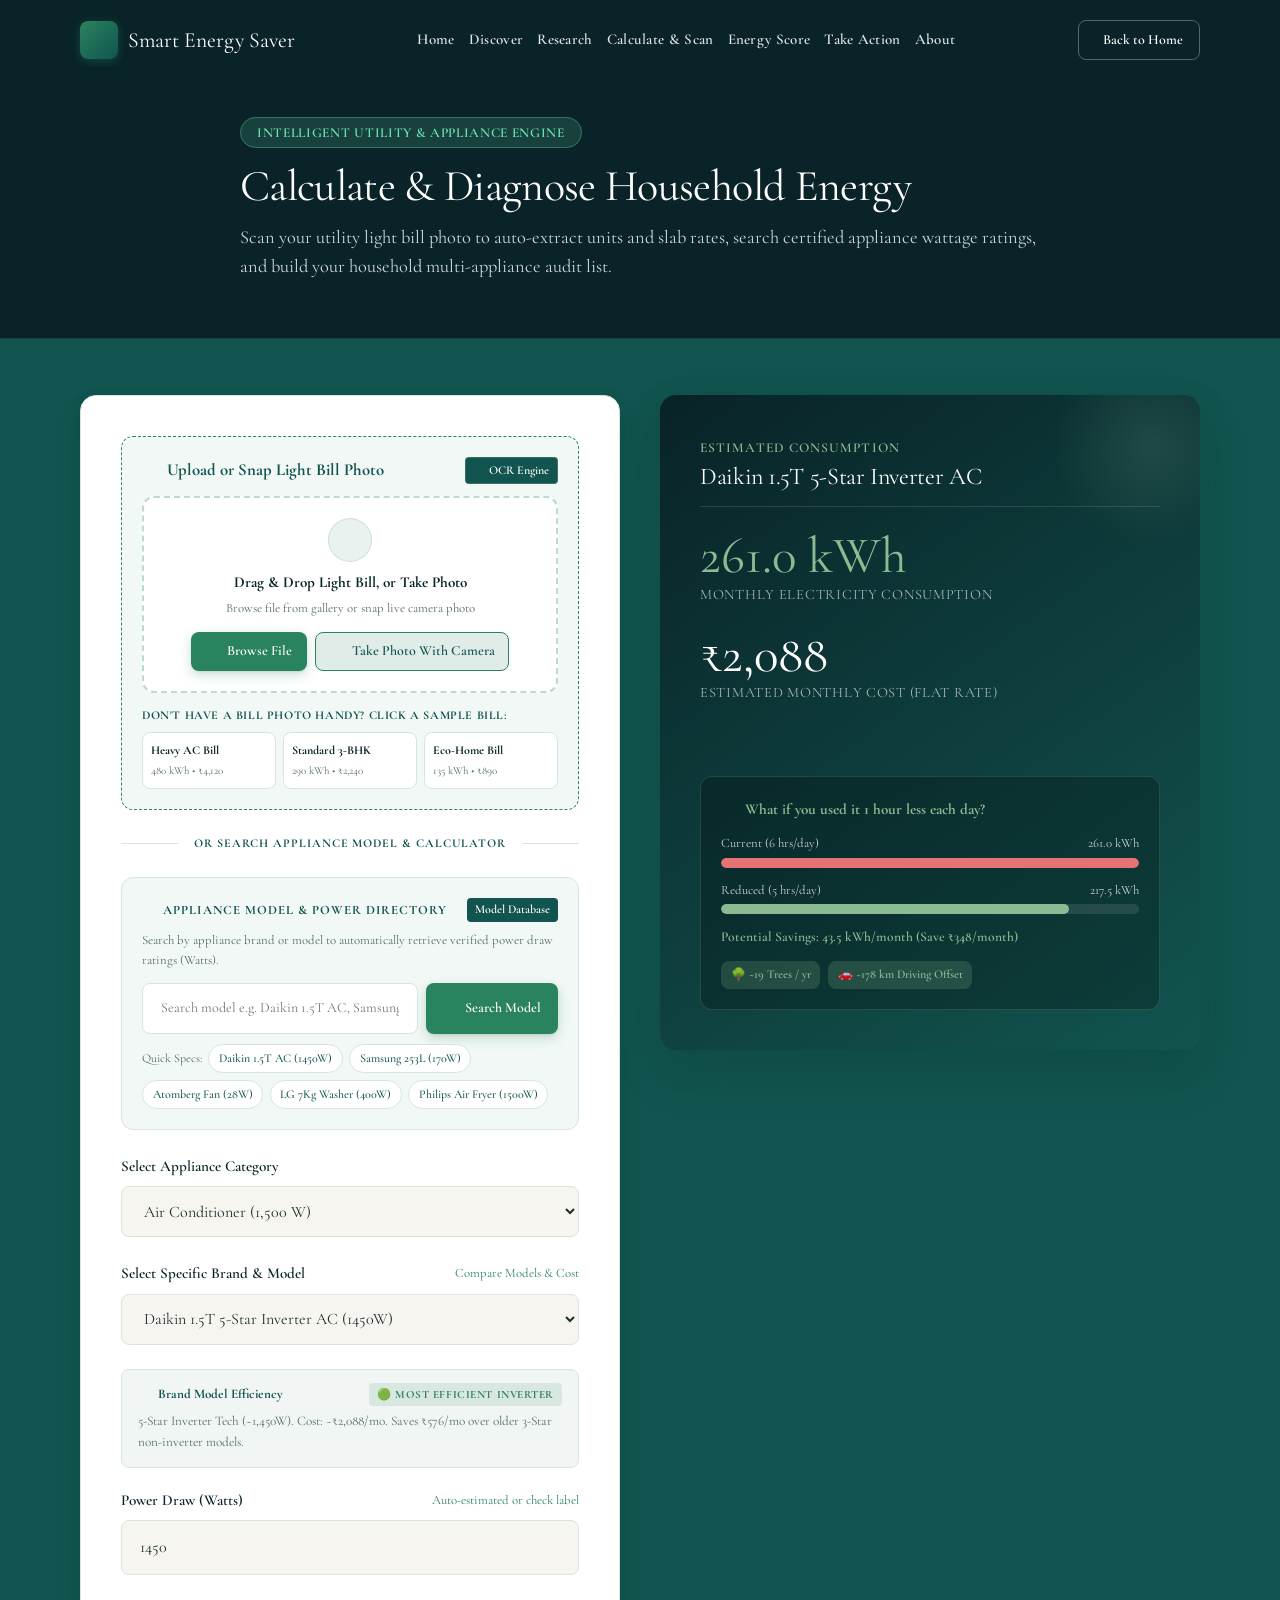
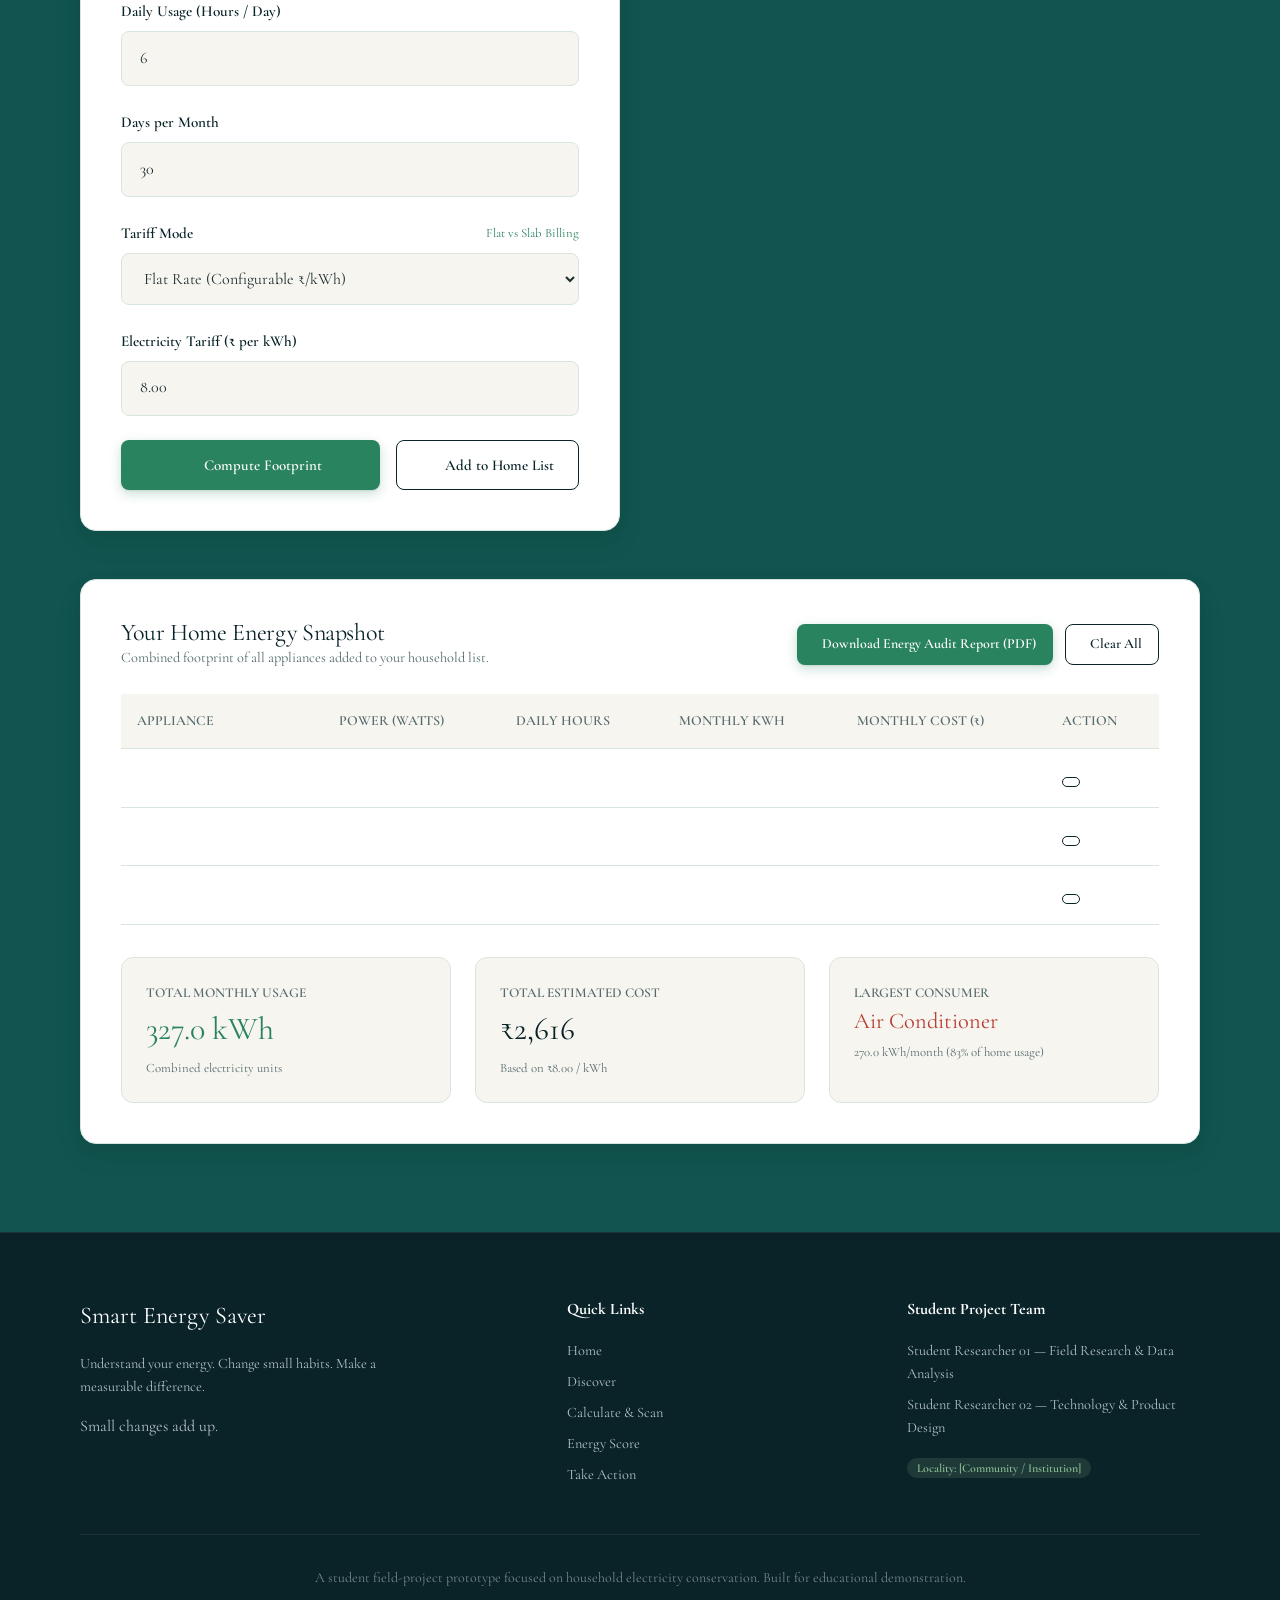
==== calculator.html @ f1cf3dc8 "fix_3" ====
<!DOCTYPE html>
<html lang="en">
<head>
  <meta charset="UTF-8">
  <meta name="viewport" content="width=device-width, initial-scale=1.0">
  <title>Calculate & Scan — Smart Energy Saver</title>
  <meta name="description" content="Interactive household electricity calculator, light bill OCR photo scanner, appliance wattage directory, and PDF energy audit report generator.">
  
  <!-- Google Fonts -->
  <link rel="preconnect" href="https://fonts.googleapis.com">
  <link rel="preconnect" href="https://fonts.gstatic.com" crossorigin>
  <link href="https://fonts.googleapis.com/css2?family=Cormorant+Garamond:ital,wght@0,300..700;1,300..700&family=DM+Sans:ital,opsz,wght@0,9..40,100..1000;1,9..40,100..1000&family=DM+Serif+Display:ital@0;1&display=swap" rel="stylesheet">
  
  <!-- Lucide Icons CDN -->
  <script src="https://unpkg.com/lucide@latest"></script>
  
  <!-- Chart.js CDN -->
  <script src="https://cdn.jsdelivr.net/npm/chart.js"></script>
  
  <!-- Tesseract.js OCR CDN -->
  <script src="https://cdn.jsdelivr.net/npm/tesseract.js@5/dist/tesseract.min.js"></script>
  
  <!-- Favicon -->
  <link rel="icon" href="data:image/svg+xml,<svg xmlns=%22http://www.w3.org/2000/svg%22 viewBox=%220 0 100 100%22><text y=%22.9em%22 font-size=%2290%22>⚡</text></svg>">

  <!-- Custom CSS -->
  <link rel="stylesheet" href="styles.css">
</head>
<body>

  <!-- Sticky Navigation Bar -->
  <nav class="navbar" id="mainNavbar">
    <div class="container nav-container">
      <a href="index.html" class="nav-logo">
        <div class="nav-logo-icon">
          <i data-lucide="zap"></i>
        </div>
        <span>Smart Energy Saver</span>
      </a>
      
      <ul class="nav-links" id="navLinks">
        <li><a href="index.html#hero">Home</a></li>
        <li><a href="index.html#problem">Discover</a></li>
        <li><a href="index.html#research">Research</a></li>
        <li><a href="calculator.html" class="active">Calculate & Scan</a></li>
        <li><a href="index.html#score">Energy Score</a></li>
        <li><a href="index.html#take-action">Take Action</a></li>
        <li><a href="index.html#about">About</a></li>
      </ul>

      <div class="nav-actions">
        <a href="index.html" class="btn btn-outline btn-sm" style="color: #ffffff; border-color: rgba(255,255,255,0.3);">
          <i data-lucide="arrow-left"></i> Back to Home
        </a>
        <button class="mobile-menu-toggle" id="mobileMenuBtn" aria-label="Toggle Navigation">
          <i data-lucide="menu"></i>
        </button>
      </div>
    </div>
  </nav>

  <!-- CALCULATOR PAGE HERO BANNER -->
  <section class="section section-dark" style="padding-top: 7.5rem; padding-bottom: 3.5rem; border-bottom: 1px solid rgba(255,255,255,0.1);">
    <div class="container">
      <div class="section-header" style="text-align: left; max-width: 800px; margin-bottom: 0;">
        <span class="hero-tag" style="background: rgba(110, 231, 183, 0.15); color: #6EE7B7; border: 1px solid rgba(110, 231, 183, 0.3);">
          <i data-lucide="scan-line" style="width: 14px;"></i> Intelligent Utility & Appliance Engine
        </span>
        <h1 style="font-size: 2.75rem; margin: 1rem 0 0.75rem 0; color: #FFFFFF;">Calculate & Diagnose Household Energy</h1>
        <p style="font-size: 1.15rem; color: rgba(224, 235, 240, 0.9); line-height: 1.6;">
          Scan your utility light bill photo to auto-extract units and slab rates, search certified appliance wattage ratings, and build your household multi-appliance audit list.
        </p>
      </div>
    </div>
  </section>

  <!-- UNIFIED INTERACTIVE ENERGY INTELLIGENCE & CALCULATOR SECTION -->
  <section class="section section-teal" id="calculator" style="padding-top: 3.5rem;">
    <div class="container">

      <div class="calculator-container">
        <!-- Input Form Card (Photo OCR Upload + Appliance Model Directory) -->
        <div class="calc-card">

          <!-- OPTION A: UPLOAD OR SNAP LIGHT BILL PHOTO -->
          <div style="background: rgba(42, 131, 95, 0.06); border: 1.5px dashed var(--color-fresh-green); padding: 1.25rem; border-radius: var(--radius-md); margin-bottom: 1.5rem;">
            <div style="display: flex; justify-content: space-between; align-items: center; margin-bottom: 0.75rem;">
              <h4 style="font-size: 1.05rem; font-weight: 700; color: var(--color-deep-teal); margin: 0; display: flex; align-items: center; gap: 0.45rem;">
                <i data-lucide="camera" style="width: 18px; color: var(--color-fresh-green);"></i>
                Upload or Snap Light Bill Photo
              </h4>
              <span class="ocr-badge" style="background: var(--color-deep-teal); color: #fff; padding: 0.2rem 0.5rem; border-radius: 4px; font-size: 0.75rem; font-weight: 600;">
                <i data-lucide="cpu" style="width: 12px; margin-right: 3px;"></i> OCR Engine
              </span>
            </div>

            <!-- Drag and Drop Zone -->
            <div class="ocr-dropzone" id="ocrDropzone" style="background: #ffffff; border-color: rgba(42,131,95,0.3); padding: 1.25rem 1rem;">
              <input type="file" id="billFileInput" accept="image/*,.pdf" style="display: none;">
              <input type="file" id="cameraFileInput" accept="image/*" capture="environment" style="display: none;">
              
              <div class="ocr-dropzone-content" id="ocrDropzoneContent">
                <div class="ocr-icon-circle" style="width: 44px; height: 44px; margin: 0 auto 0.5rem auto; background: rgba(42, 131, 95, 0.1); border-radius: 50%; display: flex; align-items: center; justify-content: center;">
                  <i data-lucide="file-text" style="width: 24px; height: 24px; color: var(--color-fresh-green);"></i>
                </div>
                <h5 style="font-size: 0.95rem; margin-bottom: 0.2rem; color: var(--color-primary-dark);">Drag & Drop Light Bill, or Take Photo</h5>
                <p style="font-size: 0.8rem; color: var(--color-text-muted); margin-bottom: 0.85rem;">Browse file from gallery or snap live camera photo</p>
                
                <div style="display: flex; gap: 0.5rem; justify-content: center; flex-wrap: wrap;">
                  <button type="button" class="btn btn-primary btn-sm" onclick="document.getElementById('billFileInput').click()" style="padding: 0.45rem 0.85rem;">
                    <i data-lucide="folder-open" style="width: 14px;"></i> Browse File
                  </button>
                  <button type="button" class="btn btn-secondary btn-sm" id="openCameraBtn" style="padding: 0.45rem 0.85rem; background: rgba(42, 131, 95, 0.15); color: var(--color-deep-teal); border-color: var(--color-fresh-green);">
                    <i data-lucide="camera" style="width: 14px;"></i> Take Photo With Camera
                  </button>
                </div>
              </div>

              <!-- Scanner Visual Screen (Initially Hidden) -->
              <div class="ocr-scanner-screen" id="ocrScannerScreen" style="display: none;">
                <div class="scanner-preview-box">
                  <img id="ocrPreviewImg" src="data:image/svg+xml,<svg xmlns='http://www.w3.org/2000/svg'/>" alt="Light Bill Preview">
                  <div class="laser-scanner-line" id="laserScannerLine"></div>
                  <div class="ocr-status-overlay" id="ocrStatusOverlay">
                    <div class="spinner-sm"></div>
                    <span id="ocrStatusText">Running Tesseract OCR Engine...</span>
                  </div>
                </div>
              </div>

              <!-- Scan Completed & Verified Screen (Initially Hidden) -->
              <div class="ocr-success-screen" id="ocrSuccessScreen" style="display: none;">
                <div class="ocr-success-badge" style="background: rgba(42, 131, 95, 0.15); color: var(--color-deep-teal); padding: 0.35rem 0.75rem; border-radius: 4px; font-weight: 700; display: inline-flex; align-items: center; gap: 0.4rem; margin-bottom: 0.75rem;">
                  <i data-lucide="check-circle" style="width: 16px; height: 16px; color: var(--color-fresh-green);"></i>
                  <span>OCR Scan Completed & Verified</span>
                </div>

                <div class="scanned-bill-card" style="background: rgba(18, 84, 79, 0.05); border: 1px solid var(--color-border); padding: 0.75rem; border-radius: var(--radius-sm); display: flex; gap: 0.75rem; align-items: center;">
                  <div class="scanned-img-box" style="width: 60px; height: 60px; border-radius: 4px; overflow: hidden; flex-shrink: 0;">
                    <img id="ocrSuccessImg" src="" alt="Scanned Bill Thumbnail" style="width: 100%; height: 100%; object-fit: cover;">
                  </div>
                  <div class="scanned-info-box" style="text-align: left;">
                    <div style="font-size: 0.7rem; color: var(--color-fresh-green); text-transform: uppercase; font-weight: 700;">Scanned Document</div>
                    <h4 style="font-size: 0.95rem; color: var(--color-primary-dark); margin: 0.1rem 0 0.3rem 0;" id="ocrSuccessTitle">Summer Heavy AC Connection</h4>
                    
                    <div class="scanned-pills" style="display: flex; gap: 0.35rem; flex-wrap: wrap;">
                      <span class="scanned-pill" id="ocrSuccessUnits" style="background: #fff; color: var(--color-primary-dark); padding: 0.15rem 0.4rem; border-radius: 4px; font-size: 0.75rem; font-weight: 600; border: 1px solid var(--color-border);">⚡ 480 kWh</span>
                      <span class="scanned-pill" id="ocrSuccessAmount" style="background: #fff; color: var(--color-primary-dark); padding: 0.15rem 0.4rem; border-radius: 4px; font-size: 0.75rem; font-weight: 600; border: 1px solid var(--color-border);">💰 ₹4,120</span>
                      <span class="scanned-pill success-tag" style="background: rgba(42, 131, 95, 0.15); color: var(--color-deep-teal); padding: 0.15rem 0.4rem; border-radius: 4px; font-size: 0.75rem; font-weight: 700;">✓ Verified</span>
                    </div>
                  </div>
                </div>

                <div style="display: flex; gap: 0.5rem; margin-top: 0.75rem;">
                  <button type="button" class="btn btn-outline btn-sm" id="uploadAnotherBillBtn" style="color: var(--color-deep-teal); border-color: var(--color-border); flex: 1; padding: 0.4rem 0.6rem; font-size: 0.75rem;">
                    <i data-lucide="upload" style="width: 13px;"></i> Upload Another Photo
                  </button>
                </div>
              </div>
            </div>

            <!-- Sample Bill Selector -->
            <div style="margin-top: 0.85rem;">
              <div style="font-size: 0.75rem; font-weight: 700; text-transform: uppercase; letter-spacing: 0.05em; color: var(--color-deep-teal); margin-bottom: 0.4rem;">
                Don't have a bill photo handy? Click a Sample Bill:
              </div>
              <div class="sample-bills-grid" style="display: grid; grid-template-columns: repeat(3, 1fr); gap: 0.4rem;">
                <button type="button" class="sample-bill-btn" data-sample="heavy" style="padding: 0.5rem; background: #fff; border: 1px solid var(--color-border); border-radius: var(--radius-sm); text-align: left; cursor: pointer;">
                  <div class="sample-title" style="font-size: 0.75rem; font-weight: 700; color: var(--color-primary-dark);">Heavy AC Bill</div>
                  <div class="sample-sub" style="font-size: 0.68rem; color: var(--color-text-muted);">480 kWh • ₹4,120</div>
                </button>
                <button type="button" class="sample-bill-btn" data-sample="standard" style="padding: 0.5rem; background: #fff; border: 1px solid var(--color-border); border-radius: var(--radius-sm); text-align: left; cursor: pointer;">
                  <div class="sample-title" style="font-size: 0.75rem; font-weight: 700; color: var(--color-primary-dark);">Standard 3-BHK</div>
                  <div class="sample-sub" style="font-size: 0.68rem; color: var(--color-text-muted);">290 kWh • ₹2,240</div>
                </button>
                <button type="button" class="sample-bill-btn" data-sample="efficient" style="padding: 0.5rem; background: #fff; border: 1px solid var(--color-border); border-radius: var(--radius-sm); text-align: left; cursor: pointer;">
                  <div class="sample-title" style="font-size: 0.75rem; font-weight: 700; color: var(--color-primary-dark);">Eco-Home Bill</div>
                  <div class="sample-sub" style="font-size: 0.68rem; color: var(--color-text-muted);">135 kWh • ₹890</div>
                </button>
              </div>
            </div>
          </div>

          <!-- SECTION DIVIDER -->
          <div style="display: flex; align-items: center; margin: 1.5rem 0; gap: 1rem;">
            <hr style="flex: 1; border: 0; border-top: 1px solid var(--color-border);">
            <span style="font-size: 0.75rem; font-weight: 700; color: var(--color-deep-teal); text-transform: uppercase; letter-spacing: 0.08em; white-space: nowrap;">
              OR Search Appliance Model & Calculator
            </span>
            <hr style="flex: 1; border: 0; border-top: 1px solid var(--color-border);">
          </div>

          <!-- Appliance Model & Power Directory Box -->
          <div style="background: rgba(42, 131, 95, 0.06); border: 1px solid var(--color-border); padding: 1.25rem; border-radius: var(--radius-md); margin-bottom: 1.5rem;">
            <div style="display: flex; justify-content: space-between; align-items: center; margin-bottom: 0.5rem;">
              <span style="font-size: 0.8rem; font-weight: 700; color: var(--color-deep-teal); text-transform: uppercase; letter-spacing: 0.08em; display: flex; align-items: center; gap: 0.4rem;">
                <i data-lucide="database" style="width: 15px; color: var(--color-fresh-green);"></i>
                Appliance Model & Power Directory
              </span>
              <span style="font-size: 0.75rem; background: var(--color-deep-teal); color: #fff; padding: 0.15rem 0.5rem; border-radius: 4px; font-weight: 600;">Model Database</span>
            </div>
            <p style="font-size: 0.8rem; color: var(--color-text-muted); margin-bottom: 0.75rem;">
              Search by appliance brand or model to automatically retrieve verified power draw ratings (Watts).
            </p>
            
            <div style="display: flex; gap: 0.5rem; margin-bottom: 0.5rem;">
              <input type="text" class="form-control" id="aiBrandQuery" placeholder="Search model e.g. Daikin 1.5T AC, Samsung 253L Fridge, Havells BLDC Fan" style="font-size: 0.875rem; background: #fff;">
              <button type="button" class="btn btn-primary btn-sm" id="aiSearchBtn" style="white-space: nowrap; padding: 0.6rem 1rem;">
                <i data-lucide="search" style="width: 14px;"></i>
                Search Model
              </button>
            </div>

            <!-- Quick Suggestion Pills -->
            <div style="display: flex; gap: 0.4rem; flex-wrap: wrap; margin-top: 0.6rem;">
              <span style="font-size: 0.75rem; color: var(--color-text-muted); align-self: center;">Quick Specs:</span>
              <button type="button" class="ai-quick-pill" data-query="Daikin 1.5 Ton 5-Star AC">Daikin 1.5T AC (1450W)</button>
              <button type="button" class="ai-quick-pill" data-query="Samsung 253L Fridge">Samsung 253L (170W)</button>
              <button type="button" class="ai-quick-pill" data-query="Atomberg BLDC Fan">Atomberg Fan (28W)</button>
              <button type="button" class="ai-quick-pill" data-query="LG 7Kg Washer">LG 7Kg Washer (400W)</button>
              <button type="button" class="ai-quick-pill" data-query="Philips Air Fryer">Philips Air Fryer (1500W)</button>
            </div>

            <!-- AI Estimation Result Alert Banner -->
            <div id="aiResultBox" style="display: none; margin-top: 0.8rem; padding: 0.85rem; border-radius: var(--radius-sm); background: #fff; border: 1px solid var(--color-fresh-green); box-shadow: var(--shadow-sm);">
              <div style="display: flex; justify-content: space-between; align-items: center; flex-wrap: wrap; gap: 0.5rem;">
                <div>
                  <div style="font-weight: 700; font-size: 0.95rem; color: var(--color-primary-dark);" id="aiResultTitle">Daikin 1.5 Ton 5-Star Inverter AC</div>
                  <div style="font-size: 0.8rem; color: var(--color-text-muted);" id="aiResultDetail">Power Spec: <strong style="color: var(--color-fresh-green); font-size: 0.95rem;" id="aiResultWattVal">1,450 Watts</strong> <span style="color: var(--color-deep-teal); font-weight: 600;" id="aiConfidenceBadge">(High Confidence)</span></div>
                </div>
                <button type="button" class="btn btn-primary btn-sm" id="aiApplyWattBtn" style="padding: 0.35rem 0.8rem; font-size: 0.8rem;">
                  <i data-lucide="check" style="width: 14px;"></i> Apply Wattage Spec
                </button>
              </div>
            </div>
          </div>

          <form id="calcForm">
            <div class="form-group">
              <label class="form-label" for="calcAppliance">
                Select Appliance Category
                <i data-lucide="cpu" style="width: 16px; color: var(--color-fresh-green);"></i>
              </label>
              <select class="form-select" id="calcAppliance">
                <option value="1500|Air Conditioner">Air Conditioner (1,500 W)</option>
                <option value="75|Ceiling Fan">Ceiling Fan (75 W)</option>
                <option value="200|Refrigerator">Refrigerator (200 W continuous)</option>
                <option value="2000|Water Heater">Water Heater / Geyser (2,000 W)</option>
                <option value="100|Smart TV">Smart Television (100 W)</option>
                <option value="600|Washing Machine">Washing Machine (600 W)</option>
                <option value="12|LED Lighting (5 Bulbs)">LED Lighting — 5 Bulbs (60 W total)</option>
                <option value="65|Laptop Computer">Laptop Computer (65 W)</option>
                <option value="custom">Custom Appliance...</option>
              </select>
            </div>

            <!-- Brand & Machine Model Selector -->
            <div class="form-group" id="brandModelGroup">
              <label class="form-label" for="calcBrandModel">
                Select Specific Brand & Model
                <span style="font-size: 0.8rem; font-weight: 400; color: var(--color-fresh-green);">Compare Models & Cost</span>
              </label>
              <select class="form-select" id="calcBrandModel">
                <!-- Dynamically populated based on category -->
              </select>
            </div>

            <!-- Brand Efficiency Comparison Banner -->
            <div id="brandCompBanner" style="display: none; background: rgba(18, 84, 79, 0.06); border: 1px solid var(--color-border); padding: 0.85rem 1rem; border-radius: var(--radius-sm); margin-bottom: 1.25rem; font-size: 0.825rem;">
              <div style="display: flex; justify-content: space-between; align-items: center; margin-bottom: 0.3rem;">
                <span style="font-weight: 700; color: var(--color-deep-teal); display: flex; align-items: center; gap: 0.35rem;" id="brandCompTitle">
                  <i data-lucide="layers" style="width: 14px;"></i> Brand Model Efficiency
                </span>
                <span style="font-size: 0.7rem; padding: 0.15rem 0.5rem; border-radius: 4px; font-weight: 700;" id="brandEfficiencyBadge">Most Efficient</span>
              </div>
              <div style="color: var(--color-text-muted);" id="brandCompDesc">
                This model consumes 1,450W (~₹2,088/mo). Choosing a 5-Star Inverter model saves up to ₹576/month over older 3-Star non-inverter units.
              </div>
            </div>

            <!-- Custom Name Input (Hidden by default) -->
            <div class="form-group" id="customNameGroup" style="display: none;">
              <label class="form-label" for="customApplianceName">Appliance Name / Model</label>
              <input type="text" class="form-control" id="customApplianceName" placeholder="e.g. Microwave Oven">
            </div>

            <div class="form-group">
              <label class="form-label" for="calcWatts">
                Power Draw (Watts)
                <span style="font-size: 0.8rem; font-weight: 400; color: var(--color-fresh-green);" id="wattsSourceTag">Auto-estimated or check label</span>
              </label>
              <input type="number" class="form-control" id="calcWatts" value="1500" min="1" max="10000">
            </div>

            <div class="form-group">
              <label class="form-label" for="calcHours">
                Daily Usage (Hours / Day)
              </label>
              <input type="number" class="form-control" id="calcHours" value="6" min="0.5" max="24" step="0.5">
            </div>

            <div class="form-group">
              <label class="form-label" for="calcDays">
                Days per Month
              </label>
              <input type="number" class="form-control" id="calcDays" value="30" min="1" max="31">
            </div>

            <div class="form-group">
              <label class="form-label" for="tariffMode">
                Tariff Mode
                <span style="font-size: 0.8rem; font-weight: 400; color: var(--color-fresh-green);">Flat vs Slab Billing</span>
              </label>
              <select class="form-select" id="tariffMode">
                <option value="flat">Flat Rate (Configurable ₹/kWh)</option>
                <option value="tiered">Tiered Utility Slabs (Slab-based billing)</option>
              </select>
            </div>

            <div class="form-group" id="flatTariffGroup">
              <label class="form-label" for="calcTariff">
                Electricity Tariff (₹ per kWh)
              </label>
              <input type="number" class="form-control" id="calcTariff" value="8.00" min="1" max="50" step="0.5">
            </div>

            <!-- Tiered Slab Info Box (Hidden by default) -->
            <div id="tieredSlabBox" style="display: none; background: rgba(42,131,95,0.06); padding: 0.8rem; border-radius: var(--radius-sm); border: 1px solid var(--color-border); margin-bottom: 1.25rem; font-size: 0.8rem; color: var(--color-text-muted);">
              <div style="font-weight: 700; color: var(--color-deep-teal); margin-bottom: 0.25rem;">Standard Utility Slabs Applied:</div>
              <div>• 0 – 100 kWh: ₹4.50 / unit</div>
              <div>• 101 – 300 kWh: ₹7.50 / unit</div>
              <div>• 301+ kWh: ₹10.50 / unit</div>
            </div>

            <div style="display: flex; gap: 1rem;">
              <button type="submit" class="btn btn-primary" style="flex: 1;">
                <i data-lucide="calculator" style="width: 16px;"></i>
                Compute Footprint
              </button>
              <button type="button" class="btn btn-outline" id="addToSnapshotBtn">
                <i data-lucide="plus" style="width: 16px;"></i>
                Add to Home List
              </button>
            </div>
          </form>
        </div>

        <!-- Result Display -->
        <div class="calc-results-card">
          <div>
            <div class="calc-header">
              <span style="font-size: 0.85rem; font-weight: 600; color: var(--color-soft-sage); text-transform: uppercase; letter-spacing: 0.08em;">Estimated Consumption</span>
              <h3 style="font-size: 1.5rem; margin-top: 0.2rem;" id="resApplianceTitle">Air Conditioner</h3>
            </div>

            <div class="result-metric">
              <div class="metric-val" id="resMonthlyKwh">270 kWh</div>
              <div class="metric-sub">Monthly Electricity Consumption</div>
            </div>

            <div class="result-metric">
              <div class="metric-val" style="color: #FFFFFF;" id="resMonthlyCost">₹2,160</div>
              <div class="metric-sub" id="resTariffLabel">Estimated Monthly Energy Cost (Flat Rate)</div>
            </div>
          </div>

          <!-- Savings Comparison Visual -->
          <div class="comparison-box">
            <h5>
              <i data-lucide="zap-off" style="width: 16px; color: var(--color-soft-sage);"></i>
              What if you used it 1 hour less each day?
            </h5>

            <div class="bar-comp">
              <div class="bar-comp-label">
                <span>Current (6 hrs/day)</span>
                <span id="compCurrentVal">270 kWh</span>
              </div>
              <div class="bar-track">
                <div class="bar-fill current" id="barFillCurrent" style="width: 100%;"></div>
              </div>
            </div>

            <div class="bar-comp">
              <div class="bar-comp-label">
                <span>Reduced (5 hrs/day)</span>
                <span id="compReducedVal">225 kWh</span>
              </div>
              <div class="bar-track">
                <div class="bar-fill reduced" id="barFillReduced" style="width: 83%;"></div>
              </div>
            </div>

            <div style="font-size: 0.85rem; color: var(--color-soft-sage); margin-top: 0.5rem; font-weight: 600;" id="savingsText">
              Potential Savings: 45 kWh/month (Save ₹360/month)
            </div>

            <!-- Carbon & Environmental Badges -->
            <div style="display: flex; gap: 0.5rem; flex-wrap: wrap; margin-top: 0.8rem;" id="envBadgesBox">
              <span style="font-size: 0.75rem; background: rgba(139,187,146,0.2); color: var(--color-soft-sage); padding: 0.3rem 0.6rem; border-radius: var(--radius-sm); font-weight: 600;" id="treeBadge">🌳 ~2 Trees Planted / yr</span>
              <span style="font-size: 0.75rem; background: rgba(139,187,146,0.2); color: var(--color-soft-sage); padding: 0.3rem 0.6rem; border-radius: var(--radius-sm); font-weight: 600;" id="carBadge">🚗 ~185 km Driving Offset</span>
            </div>
          </div>
        </div>
      </div>

      <!-- MULTI-APPLIANCE SNAPSHOT -->
      <div class="snapshot-container" id="snapshotSection">
        <div style="display: flex; justify-content: space-between; align-items: center; margin-bottom: 1.5rem; flex-wrap: wrap; gap: 1rem;">
          <div>
            <h3 style="font-size: 1.5rem; color: var(--color-primary-dark);">Your Home Energy Snapshot</h3>
            <p style="font-size: 0.9rem; color: var(--color-text-muted);">Combined footprint of all appliances added to your household list.</p>
          </div>
          <div style="display: flex; gap: 0.75rem;">
            <button class="btn btn-primary btn-sm" id="downloadAuditReportBtn">
              <i data-lucide="file-text"></i> Download Energy Audit Report (PDF)
            </button>
            <button class="btn btn-outline btn-sm" id="clearSnapshotBtn">
              <i data-lucide="trash-2"></i> Clear All
            </button>
          </div>
        </div>

        <div class="snapshot-table-wrapper">
          <table class="snapshot-table">
            <thead>
              <tr>
                <th>Appliance</th>
                <th>Power (Watts)</th>
                <th>Daily Hours</th>
                <th>Monthly kWh</th>
                <th>Monthly Cost (₹)</th>
                <th>Action</th>
              </tr>
            </thead>
            <tbody id="snapshotTableBody">
              <!-- Dynamically populated -->
            </tbody>
          </table>
        </div>

        <div class="snapshot-summary-cards">
          <div class="summary-card">
            <div style="font-size: 0.85rem; color: var(--color-text-muted); font-weight: 600;">TOTAL MONTHLY USAGE</div>
            <div class="summary-card-val" id="snapTotalKwh">0.0 kWh</div>
            <div style="font-size: 0.8rem; color: var(--color-text-muted);">Combined electricity units</div>
          </div>

          <div class="summary-card">
            <div style="font-size: 0.85rem; color: var(--color-text-muted); font-weight: 600;">TOTAL ESTIMATED COST</div>
            <div class="summary-card-val" style="color: var(--color-primary-dark);" id="snapTotalCost">₹0.00</div>
            <div style="font-size: 0.8rem; color: var(--color-text-muted);">Based on ₹8.00 / kWh</div>
          </div>

          <div class="summary-card">
            <div style="font-size: 0.85rem; color: var(--color-text-muted); font-weight: 600;">LARGEST CONSUMER</div>
            <div class="summary-card-val" style="font-size: 1.4rem; color: #B83A2E;" id="snapLargestAppliance">None Added</div>
            <div style="font-size: 0.8rem; color: var(--color-text-muted);" id="snapLargestDetail">Add items to identify hog</div>
          </div>
        </div>
      </div>
    </div>
  </section>

  <!-- FOOTER -->
  <footer class="footer">
    <div class="container">
      <div class="footer-grid">
        <div>
          <div class="footer-logo">Smart Energy Saver</div>
          <p style="max-width: 320px; font-size: 0.9rem; margin-bottom: 1rem;">Understand your energy. Change small habits. Make a measurable difference.</p>
          <span class="handwritten-accent">Small changes add up.</span>
        </div>

        <div>
          <h4 style="color: #FFFFFF; font-size: 1rem; margin-bottom: 1rem;">Quick Links</h4>
          <ul style="list-style: none; display: flex; flex-direction: column; gap: 0.5rem; font-size: 0.9rem;">
            <li><a href="index.html#hero">Home</a></li>
            <li><a href="index.html#problem">Discover</a></li>
            <li><a href="calculator.html">Calculate & Scan</a></li>
            <li><a href="index.html#score">Energy Score</a></li>
            <li><a href="index.html#take-action">Take Action</a></li>
          </ul>
        </div>

        <div>
          <h4 style="color: #FFFFFF; font-size: 1rem; margin-bottom: 1rem;">Student Project Team</h4>
          <p style="font-size: 0.9rem; margin-bottom: 0.5rem;" id="footerMember1">Student Researcher 01 — Field Research & Data Analysis</p>
          <p style="font-size: 0.9rem; margin-bottom: 1rem;" id="footerMember2">Student Researcher 02 — Technology & Product Design</p>
          <span class="source-tag" style="background: rgba(139,187,146,0.15); color: var(--color-soft-sage);" id="footerLocalityTag">Locality: [Community / Institution]</span>
        </div>
      </div>

      <div class="footer-bottom">
        A student field-project prototype focused on household electricity conservation. Built for educational demonstration.
      </div>
    </div>
  </footer>

  <!-- LIVE CAMERA SNAPSHOT MODAL -->
  <div class="modal-backdrop" id="cameraModalBackdrop">
    <div class="modal-content" style="max-width: 540px; background: #092328; border: 1px solid var(--color-soft-sage);">
      <div class="modal-header" style="border-bottom-color: rgba(255,255,255,0.15);">
        <h3 style="font-size: 1.25rem; color: #FFFFFF; display: flex; align-items: center; gap: 0.5rem;">
          <i data-lucide="camera" style="color: var(--color-soft-sage);"></i> Align & Snap Light Bill Photo
        </h3>
        <button class="modal-close" id="closeCameraModalBtn" style="color: #FFFFFF;">&times;</button>
      </div>

      <div style="padding: 1rem 0; text-align: center;">
        <div class="camera-viewfinder-box">
          <video id="cameraVideo" autoplay playsinline style="width: 100%; height: 320px; object-fit: cover; border-radius: var(--radius-sm); background: #000;"></video>
          <div class="camera-frame-overlay">
            <div class="camera-corner top-left"></div>
            <div class="camera-corner top-right"></div>
            <div class="camera-corner bottom-left"></div>
            <div class="camera-corner bottom-right"></div>
            <div class="camera-guideline">Center Light Bill inside frame</div>
          </div>
        </div>

        <canvas id="cameraCanvas" style="display: none;"></canvas>

        <div style="display: flex; gap: 1rem; margin-top: 1.25rem; justify-content: center;">
          <button type="button" class="btn btn-primary" id="snapPhotoBtn" style="padding: 0.75rem 1.75rem;">
            <i data-lucide="aperture" style="width: 18px;"></i> Snap Photo
          </button>
          <button type="button" class="btn btn-outline" id="cancelCameraBtn" style="color: #FFFFFF; border-color: rgba(255,255,255,0.3);">
            Cancel
          </button>
        </div>
      </div>
    </div>
  </div>

  <!-- Custom JavaScript -->
  <script src="app.js"></script>
</body>
</html>
---- styles.css ----
/* ==========================================================================
   SMART ENERGY SAVER — DESIGN SYSTEM & STYLESHEET
   Primary Palette:
   - Deep Forest / Midnight Teal: #092328
   - Deep Teal: #12544F
   - Fresh Green: #2A835F
   - Soft Sage: #8BBB92
   - Warm Off-White: #F7F5EF
   - White: #FFFFFF
   - Dark Charcoal: #1C2426
   ========================================================================== */

@import url('https://fonts.googleapis.com/css2?family=Cormorant+Garamond:ital,wght@0,300..700;1,300..700&family=DM+Sans:ital,opsz,wght@0,9..40,100..1000;1,9..40,100..1000&family=DM+Serif+Display:ital@0;1&display=swap');

:root {
  --color-primary-dark: #092328;
  --color-deep-teal: #12544F;
  --color-fresh-green: #2A835F;
  --color-soft-sage: #8BBB92;
  --color-sage-light: #E4F0E6;
  --color-warm-bg: #F7F5EF;
  --color-surface: #FFFFFF;
  --color-surface-trans: rgba(255, 255, 255, 0.85);
  --color-text-main: #1C2E32;
  --color-text-muted: #53696E;
  --color-text-light: #E0EBF0;
  --color-border: #D8E5DF;
  --color-border-dark: #1F3F45;
  
  --font-heading: 'Cormorant Garamond', 'DM Serif Display', Georgia, serif;
  --font-body: 'Cormorant Garamond', 'DM Sans', Georgia, serif;

  --shadow-sm: 0 1px 3px rgba(9, 35, 40, 0.04), 0 4px 12px rgba(9, 35, 40, 0.03);
  --shadow-md: 0 4px 16px rgba(9, 35, 40, 0.06), 0 12px 32px rgba(9, 35, 40, 0.05);
  --shadow-lg: 0 12px 36px rgba(9, 35, 40, 0.1), 0 24px 60px rgba(9, 35, 40, 0.08);

  --radius-lg: 16px;
  --radius-md: 12px;
  --radius-sm: 8px;
  --radius-full: 9999px;

  --transition-fast: 0.18s cubic-bezier(0.16, 1, 0.3, 1);
  --transition-smooth: 0.35s cubic-bezier(0.16, 1, 0.3, 1);
}

/* Base Reset */
*, *::before, *::after {
  box-sizing: border-box;
  margin: 0;
  padding: 0;
}

html {
  scroll-behavior: smooth;
  font-size: 16px;
}

body {
  font-family: var(--font-body);
  background-color: var(--color-warm-bg);
  color: var(--color-text-main);
  line-height: 1.6;
  overflow-x: hidden;
  -webkit-font-smoothing: antialiased;
}

img, svg {
  display: block;
  max-width: 100%;
}

a {
  color: inherit;
  text-decoration: none;
}

button, input, select, textarea {
  font: inherit;
}

/* Typography Helpers */
h1, h2, h3, .heading-serif {
  font-family: var(--font-heading);
  font-weight: 400;
  line-height: 1.12;
  letter-spacing: -0.015em;
}

.editorial-subtag {
  font-size: 0.8rem;
  letter-spacing: 0.08em;
  font-weight: 600;
  text-transform: uppercase;
  color: var(--color-soft-sage);
  display: inline-block;
}

.dark-accent {
  color: var(--color-fresh-green);
}

/* Container */
.container {
  width: 90%;
  max-width: 1240px;
  margin: 0 auto;
  padding: 0 1rem;
}

/* Section Styling */
.section {
  padding: 5.5rem 0;
  position: relative;
}

.section-dark {
  background-color: var(--color-primary-dark);
  color: var(--color-surface);
}

.section-teal {
  background-color: var(--color-deep-teal);
  color: var(--color-surface);
}

.section-light {
  background-color: var(--color-warm-bg);
}

.section-white {
  background-color: var(--color-surface);
}

.section-header {
  text-align: center;
  max-width: 720px;
  margin: 0 auto 3rem auto;
}

.section-header .tagline {
  display: inline-flex;
  align-items: center;
  gap: 0.4rem;
  padding: 0.25rem 0.75rem;
  border-radius: 4px;
  background: rgba(42, 131, 95, 0.08);
  border: 1px solid rgba(42, 131, 95, 0.2);
  color: var(--color-fresh-green);
  font-size: 0.75rem;
  font-weight: 700;
  text-transform: uppercase;
  letter-spacing: 0.08em;
  margin-bottom: 0.85rem;
}

.section-dark .section-header .tagline,
.section-teal .section-header .tagline {
  background: rgba(139, 187, 146, 0.12);
  border-color: rgba(139, 187, 146, 0.25);
  color: var(--color-soft-sage);
}

.section-header h2 {
  font-size: clamp(2rem, 3.8vw, 3rem);
  margin-bottom: 0.85rem;
}

.section-header p {
  font-size: 1.05rem;
  color: var(--color-text-muted);
}

.section-dark .section-header p,
.section-teal .section-header p {
  color: rgba(224, 235, 240, 0.8);
}

/* Senior Developer Buttons */
.btn {
  display: inline-flex;
  align-items: center;
  justify-content: center;
  gap: 0.5rem;
  padding: 0.75rem 1.5rem;
  border-radius: var(--radius-sm);
  font-weight: 600;
  font-size: 0.9375rem;
  cursor: pointer;
  transition: all var(--transition-fast);
  border: 1px solid transparent;
  outline: none;
}

.btn-primary {
  background-color: var(--color-fresh-green);
  color: var(--color-surface);
  box-shadow: 0 1px 2px rgba(0,0,0,0.08), 0 4px 12px rgba(42, 131, 95, 0.25);
}

.btn-primary:hover {
  background-color: #237050;
  transform: translateY(-1px);
  box-shadow: 0 4px 16px rgba(42, 131, 95, 0.35);
}

.btn-secondary {
  background-color: rgba(255, 255, 255, 0.08);
  color: var(--color-surface);
  border-color: rgba(255, 255, 255, 0.2);
}

.btn-secondary:hover {
  background-color: rgba(255, 255, 255, 0.15);
  border-color: rgba(255, 255, 255, 0.35);
  transform: translateY(-1px);
}

.btn-outline {
  background-color: transparent;
  color: var(--color-primary-dark);
  border-color: var(--color-primary-dark);
}

.btn-outline:hover {
  background-color: var(--color-primary-dark);
  color: var(--color-surface);
  transform: translateY(-2px);
}

.btn-sm {
  padding: 0.5rem 1rem;
  font-size: 0.875rem;
}

.ai-quick-pill {
  background: var(--color-surface);
  border: 1px solid var(--color-border);
  color: var(--color-deep-teal);
  padding: 0.25rem 0.6rem;
  border-radius: var(--radius-full);
  font-size: 0.75rem;
  font-weight: 500;
  cursor: pointer;
  transition: all var(--transition-fast);
}

.ai-quick-pill:hover {
  background: var(--color-fresh-green);
  color: #ffffff;
  border-color: var(--color-fresh-green);
}

/* Sticky Navbar */
.navbar {
  position: fixed;
  top: 0;
  left: 0;
  width: 100%;
  z-index: 1000;
  padding: 1.25rem 0;
  transition: all var(--transition-smooth);
}

.navbar.scrolled {
  padding: 0.8rem 0;
  background-color: rgba(9, 35, 40, 0.92);
  backdrop-filter: blur(16px);
  border-bottom: 1px solid rgba(255, 255, 255, 0.08);
  box-shadow: var(--shadow-md);
}

.nav-container {
  display: flex;
  align-items: center;
  justify-content: space-between;
  gap: 1rem;
  max-width: 1360px;
}

.nav-logo {
  display: flex;
  align-items: center;
  gap: 0.6rem;
  color: var(--color-surface);
  font-family: var(--font-heading);
  font-size: 1.35rem;
  flex-shrink: 0;
}

.nav-logo-icon {
  width: 38px;
  height: 38px;
  border-radius: var(--radius-sm);
  background: linear-gradient(135deg, var(--color-fresh-green), var(--color-deep-teal));
  display: flex;
  align-items: center;
  justify-content: center;
  color: #ffffff;
  font-size: 1.15rem;
  box-shadow: 0 2px 10px rgba(42, 131, 95, 0.4);
  flex-shrink: 0;
}

.nav-links {
  display: flex;
  align-items: center;
  gap: clamp(0.65rem, 1.1vw, 1.25rem);
  list-style: none;
  flex-wrap: nowrap;
}

.nav-links a {
  color: rgba(255, 255, 255, 0.88);
  font-weight: 600;
  font-size: 0.9375rem;
  letter-spacing: 0.02em;
  transition: color var(--transition-fast);
  position: relative;
  display: inline-flex;
  align-items: center;
  gap: 0.3rem;
  white-space: nowrap;
}

.nav-links a svg {
  display: inline-block;
  vertical-align: middle;
}

.nav-links a:hover,
.nav-links a.active {
  color: var(--color-soft-sage);
}

.nav-links a.active::after {
  content: '';
  position: absolute;
  bottom: -4px;
  left: 0;
  width: 100%;
  height: 2px;
  background-color: var(--color-soft-sage);
  border-radius: 2px;
}

.nav-actions {
  display: flex;
  align-items: center;
  gap: 0.75rem;
  flex-shrink: 0;
}

.mobile-menu-toggle {
  display: none;
  background: none;
  border: none;
  color: var(--color-surface);
  font-size: 1.5rem;
  cursor: pointer;
}

/* Edit Data Floating Toggle Pill */
.field-edit-toggle {
  position: fixed;
  bottom: 24px;
  right: 24px;
  z-index: 990;
  background: var(--color-primary-dark);
  color: var(--color-soft-sage);
  border: 1px solid var(--color-fresh-green);
  padding: 0.75rem 1.25rem;
  border-radius: var(--radius-full);
  box-shadow: var(--shadow-lg);
  display: flex;
  align-items: center;
  gap: 0.5rem;
  font-size: 0.875rem;
  font-weight: 600;
  cursor: pointer;
  transition: all var(--transition-fast);
}

.field-edit-toggle:hover {
  transform: scale(1.05);
  background: var(--color-deep-teal);
  color: var(--color-surface);
}

.editable-badge {
  display: inline-flex;
  align-items: center;
  gap: 0.25rem;
  font-size: 0.7rem;
  text-transform: uppercase;
  letter-spacing: 0.05em;
  padding: 0.15rem 0.4rem;
  border-radius: 4px;
  background: rgba(139, 187, 146, 0.2);
  color: var(--color-soft-sage);
  margin-left: 0.35rem;
  vertical-align: middle;
}

/* HERO SECTION */
.hero {
  padding-top: 9rem;
  padding-bottom: 6rem;
  background: radial-gradient(circle at 80% 20%, rgba(18, 84, 79, 0.4) 0%, transparent 60%),
              linear-gradient(180deg, var(--color-primary-dark) 0%, #06191D 100%);
  color: var(--color-surface);
  position: relative;
  overflow: hidden;
}

.hero-grid {
  display: grid;
  grid-template-columns: 1.1fr 0.9fr;
  gap: 3.5rem;
  align-items: center;
}

.hero-content {
  position: relative;
  z-index: 2;
}

.hero-tagline-wrapper {
  display: flex;
  align-items: center;
  gap: 1rem;
  margin-bottom: 1.25rem;
}

.hero-tag {
  background: rgba(42, 131, 95, 0.2);
  border: 1px solid rgba(139, 187, 146, 0.3);
  color: var(--color-soft-sage);
  padding: 0.4rem 1rem;
  border-radius: var(--radius-full);
  font-size: 0.85rem;
  font-weight: 600;
  letter-spacing: 0.05em;
  text-transform: uppercase;
}

.hero h1 {
  font-size: clamp(2.8rem, 5vw, 4.2rem);
  margin-bottom: 1.5rem;
  line-height: 1.08;
}

.hero p.lead {
  font-size: 1.2rem;
  color: rgba(224, 235, 240, 0.85);
  margin-bottom: 2.5rem;
  max-width: 580px;
  line-height: 1.6;
}

.hero-ctas {
  display: flex;
  align-items: center;
  gap: 1.25rem;
  flex-wrap: wrap;
  margin-bottom: 2.5rem;
}

.hero-visual-wrapper {
  position: relative;
  display: flex;
  justify-content: center;
  align-items: center;
}

.hero-canvas-card {
  width: 100%;
  max-width: 480px;
  aspect-ratio: 1 / 1;
  background: rgba(18, 84, 79, 0.25);
  border: 1px solid rgba(139, 187, 146, 0.2);
  backdrop-filter: blur(20px);
  border-radius: var(--radius-lg);
  padding: 2rem;
  position: relative;
  display: flex;
  flex-direction: column;
  align-items: center;
  justify-content: center;
  box-shadow: var(--shadow-lg), var(--shadow-glow);
}

#heroCanvas {
  position: absolute;
  top: 0;
  left: 0;
  width: 100%;
  height: 100%;
  border-radius: var(--radius-lg);
  pointer-events: none;
}

.hero-card-overlay {
  position: relative;
  z-index: 5;
  text-align: center;
}

.hero-meter-icon {
  width: 70px;
  height: 70px;
  border-radius: 50%;
  background: linear-gradient(135deg, var(--color-fresh-green), var(--color-deep-teal));
  display: flex;
  align-items: center;
  justify-content: center;
  margin: 0 auto 1.25rem auto;
  box-shadow: 0 0 30px rgba(42, 131, 95, 0.6);
  color: var(--color-surface);
}

.hero-meter-icon svg {
  width: 36px;
  height: 36px;
}

.hero-meter-value {
  font-family: var(--font-heading);
  font-size: 3rem;
  color: var(--color-surface);
  margin-bottom: 0.2rem;
}

.hero-meter-label {
  font-size: 0.9rem;
  color: var(--color-soft-sage);
  text-transform: uppercase;
  letter-spacing: 0.1em;
  font-weight: 600;
}

.hero-floating-stat {
  position: absolute;
  background: rgba(9, 35, 40, 0.9);
  border: 1px solid rgba(139, 187, 146, 0.3);
  padding: 0.75rem 1.2rem;
  border-radius: var(--radius-md);
  box-shadow: var(--shadow-md);
  display: flex;
  align-items: center;
  gap: 0.75rem;
  font-size: 0.85rem;
  z-index: 10;
  backdrop-filter: blur(12px);
  animation: floatAnim 4s ease-in-out infinite alternate;
}

.hero-floating-stat.stat-1 {
  top: -15px;
  left: -20px;
}

.hero-floating-stat.stat-2 {
  bottom: -20px;
  right: -15px;
  animation-delay: -2s;
}

.hero-floating-stat .stat-num {
  font-family: var(--font-heading);
  font-size: 1.4rem;
  color: var(--color-soft-sage);
  line-height: 1;
}

@keyframes floatAnim {
  0% { transform: translateY(0px); }
  100% { transform: translateY(-10px); }
}

/* Section Wave Dividers */
.wave-divider {
  width: 100%;
  overflow: hidden;
  line-height: 0;
}

.wave-divider svg {
  position: relative;
  display: block;
  width: calc(100% + 1.3px);
  height: 50px;
}

/* QUICK IMPACT STATISTICS */
.quick-stats-section {
  background-color: var(--color-surface);
  margin-top: -3rem;
  position: relative;
  z-index: 20;
  border-radius: var(--radius-lg);
  box-shadow: var(--shadow-lg);
  padding: 2.5rem 2rem;
  border: 1px solid var(--color-border);
}

.stats-grid {
  display: grid;
  grid-template-columns: repeat(auto-fit, minmax(220px, 1fr));
  gap: 2rem;
  text-align: center;
}

.stat-card {
  padding: 1rem;
  position: relative;
  border-right: 1px solid var(--color-border);
}

.stats-grid .stat-card:last-child {
  border-right: none;
}

.stat-number {
  font-family: var(--font-heading);
  font-size: clamp(2.5rem, 4vw, 3.8rem);
  color: var(--color-deep-teal);
  line-height: 1;
  margin-bottom: 0.5rem;
}

.stat-label {
  font-size: 0.95rem;
  color: var(--color-text-muted);
  font-weight: 500;
}

/* PROBLEM SECTION — Appliance Cards */
.problem-grid {
  display: grid;
  grid-template-columns: repeat(auto-fill, minmax(260px, 1fr));
  gap: 1.5rem;
}

.appliance-card {
  background: var(--color-surface);
  border-radius: var(--radius-md);
  padding: 1.5rem;
  border: 1px solid var(--color-border);
  box-shadow: var(--shadow-sm);
  transition: all var(--transition-smooth);
  display: flex;
  flex-direction: column;
  position: relative;
}

.appliance-card:hover {
  transform: translateY(-5px);
  box-shadow: var(--shadow-md);
  border-color: var(--color-soft-sage);
}

.appliance-card-top {
  display: flex;
  align-items: center;
  justify-content: space-between;
  margin-bottom: 1rem;
}

.appliance-icon {
  width: 48px;
  height: 48px;
  border-radius: var(--radius-sm);
  background: var(--color-sage-light);
  color: var(--color-deep-teal);
  display: flex;
  align-items: center;
  justify-content: center;
}

.impact-badge {
  font-size: 0.75rem;
  font-weight: 700;
  padding: 0.25rem 0.6rem;
  border-radius: var(--radius-full);
  text-transform: uppercase;
  letter-spacing: 0.05em;
}

.impact-high {
  background: rgba(220, 80, 70, 0.12);
  color: #B83A2E;
}

.impact-medium {
  background: rgba(230, 160, 40, 0.15);
  color: #9C600B;
}

.impact-low {
  background: rgba(42, 131, 95, 0.12);
  color: var(--color-fresh-green);
}

.appliance-card h3 {
  font-size: 1.25rem;
  margin-bottom: 0.3rem;
}

.appliance-wattage {
  font-size: 0.9rem;
  color: var(--color-text-muted);
  margin-bottom: 0.8rem;

}

.appliance-wattage strong {
  color: var(--color-text-main);
}

.appliance-desc {
  font-size: 0.875rem;
  color: var(--color-text-muted);
  margin-top: auto;
  line-height: 1.5;
}

/* FIELD RESEARCH DASHBOARD */
.research-dashboard {
  background: var(--color-surface);
  border-radius: var(--radius-lg);
  padding: 2.5rem;
  border: 1px solid var(--color-border);
  box-shadow: var(--shadow-md);
}

.research-meta-grid {
  display: grid;
  grid-template-columns: repeat(auto-fit, minmax(180px, 1fr));
  gap: 1.5rem;
  margin-bottom: 3rem;
  background: var(--color-warm-bg);
  padding: 1.5rem;
  border-radius: var(--radius-md);
  border: 1px solid var(--color-border);
}

.meta-stat-item {
  text-align: center;
}

.meta-stat-num {
  font-family: var(--font-heading);
  font-size: 2.2rem;
  color: var(--color-fresh-green);
  line-height: 1;
  margin-bottom: 0.25rem;
}

.meta-stat-title {
  font-size: 0.85rem;
  color: var(--color-text-muted);
  font-weight: 600;
  text-transform: uppercase;
}

.charts-grid {
  display: grid;
  grid-template-columns: repeat(2, 1fr);
  gap: 2.5rem;
}

@media (max-width: 900px) {
  .charts-grid {
    grid-template-columns: 1fr;
  }
}

.chart-card {
  background: var(--color-warm-bg);
  border-radius: var(--radius-md);
  padding: 1.75rem;
  border: 1px solid var(--color-border);
  display: flex;
  flex-direction: column;
}

.chart-card-header {
  display: flex;
  align-items: flex-start;
  justify-content: space-between;
  margin-bottom: 1.25rem;
}

.chart-card-header h4 {
  font-size: 1.15rem;
  color: var(--color-primary-dark);
}

.source-tag {
  font-size: 0.75rem;
  padding: 0.2rem 0.6rem;
  border-radius: var(--radius-full);
  background: rgba(18, 84, 79, 0.1);
  color: var(--color-deep-teal);
  font-weight: 600;
}

.chart-wrapper {
  position: relative;
  height: 250px;
  width: 100%;
}

.chart-caption {
  font-size: 0.85rem;
  color: var(--color-text-muted);
  margin-top: 1rem;
  line-height: 1.4;
}

/* CALCULATOR SECTION */
.calculator-container {
  display: grid;
  grid-template-columns: 1fr 1fr;
  gap: 2.5rem;
  align-items: start;
}

@media (max-width: 960px) {
  .calculator-container {
    grid-template-columns: 1fr;
  }
}

.calc-card {
  background: var(--color-surface);
  border-radius: var(--radius-lg);
  padding: 2.5rem;
  border: 1px solid var(--color-border);
  box-shadow: var(--shadow-md);
}

.form-group {
  margin-bottom: 1.5rem;
}

.form-label {
  display: flex;
  justify-content: space-between;
  align-items: center;
  font-weight: 600;
  font-size: 0.95rem;
  margin-bottom: 0.5rem;
  color: var(--color-primary-dark);
}

.form-control, .form-select {
  width: 100%;
  padding: 0.85rem 1.1rem;
  border-radius: var(--radius-sm);
  border: 1.5px solid var(--color-border);
  background-color: var(--color-warm-bg);
  color: var(--color-text-main);
  font-size: 1rem;
  transition: border-color var(--transition-fast);
  outline: none;
}

.form-control:focus, .form-select:focus {
  border-color: var(--color-fresh-green);
  background-color: var(--color-surface);
}

.calc-results-card {
  background: linear-gradient(145deg, var(--color-primary-dark) 0%, var(--color-deep-teal) 100%);
  color: var(--color-surface);
  border-radius: var(--radius-lg);
  padding: 2.5rem;
  box-shadow: var(--shadow-lg);
  display: flex;
  flex-direction: column;
  justify-content: flex-start;
  gap: 1.5rem;
  position: relative;
  overflow: hidden;
}

.calc-results-card::before {
  content: '';
  position: absolute;
  top: -50px;
  right: -50px;
  width: 200px;
  height: 200px;
  border-radius: 50%;
  background: radial-gradient(circle, rgba(139, 187, 146, 0.15) 0%, transparent 70%);
  pointer-events: none;
}

.calc-header {
  border-bottom: 1px solid rgba(255, 255, 255, 0.12);
  padding-bottom: 1rem;
  margin-bottom: 1.5rem;
}

.result-metric {
  margin-bottom: 1.5rem;
}

.metric-val {
  font-family: var(--font-heading);
  font-size: 3.2rem;
  color: var(--color-soft-sage);
  line-height: 1;
}

.metric-sub {
  font-size: 0.9rem;
  color: rgba(224, 235, 240, 0.7);
  text-transform: uppercase;
  letter-spacing: 0.05em;
}

.comparison-box {
  background: rgba(0, 0, 0, 0.25);
  border-radius: var(--radius-md);
  padding: 1.25rem;
  border: 1px solid rgba(139, 187, 146, 0.2);
  margin-top: 1.5rem;
}

.comparison-box h5 {
  font-size: 0.95rem;
  color: var(--color-soft-sage);
  margin-bottom: 0.75rem;
  display: flex;
  align-items: center;
  gap: 0.5rem;
}

.bar-comp {
  margin-bottom: 0.75rem;
}

.bar-comp-label {
  display: flex;
  justify-content: space-between;
  font-size: 0.8rem;
  margin-bottom: 0.25rem;
  color: rgba(255, 255, 255, 0.8);
}

.bar-track {
  height: 10px;
  background: rgba(255, 255, 255, 0.1);
  border-radius: 5px;
  overflow: hidden;
}

.bar-fill {
  height: 100%;
  border-radius: 5px;
  transition: width 0.6s cubic-bezier(0.16, 1, 0.3, 1);
}

.bar-fill.current {
  background: #E57373;
}

.bar-fill.reduced {
  background: var(--color-soft-sage);
}

/* MULTI-APPLIANCE SNAPSHOT */
.snapshot-container {
  margin-top: 3rem;
  background: var(--color-surface);
  border-radius: var(--radius-lg);
  padding: 2.5rem;
  border: 1px solid var(--color-border);
  box-shadow: var(--shadow-md);
}

.snapshot-table-wrapper {
  overflow-x: auto;
  margin-bottom: 2rem;
}

.snapshot-table {
  width: 100%;
  border-collapse: collapse;
  text-align: left;
}

.snapshot-table th, .snapshot-table td {
  padding: 1rem;
  border-bottom: 1px solid var(--color-border);
}

.snapshot-table th {
  background-color: var(--color-warm-bg);
  font-weight: 600;
  font-size: 0.875rem;
  color: var(--color-text-muted);
  text-transform: uppercase;
}

.snapshot-summary-cards {
  display: grid;
  grid-template-columns: repeat(auto-fit, minmax(220px, 1fr));
  gap: 1.5rem;
}

.summary-card {
  background: var(--color-warm-bg);
  padding: 1.5rem;
  border-radius: var(--radius-md);
  border: 1px solid var(--color-border);
}

.summary-card-val {
  font-family: var(--font-heading);
  font-size: 2rem;
  color: var(--color-fresh-green);
  margin-bottom: 0.2rem;
}

/* ENERGY SCORE & QUIZ */
.score-quiz-grid {
  display: grid;
  grid-template-columns: 1fr 1fr;
  gap: 3rem;
  align-items: center;
}

@media (max-width: 900px) {
  .score-quiz-grid {
    grid-template-columns: 1fr;
  }
}

.score-display-card {
  background: var(--color-surface);
  border-radius: var(--radius-lg);
  padding: 3rem 2rem;
  border: 1px solid var(--color-border);
  box-shadow: var(--shadow-md);
  text-align: center;
}

.gauge-wrapper {
  position: relative;
  width: 220px;
  height: 220px;
  margin: 0 auto 1.5rem auto;
}

.gauge-circle {
  transform: rotate(-90deg);
  transform-origin: 50% 50%;
}

.gauge-background {
  stroke: var(--color-warm-bg);
  stroke-width: 14;
}

.gauge-progress {
  stroke: var(--color-fresh-green);
  stroke-width: 14;
  stroke-linecap: round;
  transition: stroke-dashoffset 1s ease-in-out;
}

.score-center-text {
  position: absolute;
  top: 50%;
  left: 50%;
  transform: translate(-50%, -50%);
}

.score-number {
  font-family: var(--font-heading);
  font-size: 3.5rem;
  line-height: 1;
  color: var(--color-primary-dark);
}

.score-max {
  font-size: 0.9rem;
  color: var(--color-text-muted);
}

.score-feedback {
  font-size: 1.15rem;
  font-weight: 600;
  color: var(--color-deep-teal);
  margin-bottom: 0.5rem;
}

.quiz-container {
  background: var(--color-surface);
  border-radius: var(--radius-lg);
  padding: 2.5rem;
  border: 1px solid var(--color-border);
  box-shadow: var(--shadow-md);
}

.quiz-question-item {
  margin-bottom: 1.25rem;
  padding-bottom: 1.25rem;
  border-bottom: 1px solid var(--color-border);
}

.quiz-question-item:last-child {
  border-bottom: none;
}

.quiz-q-title {
  font-weight: 600;
  font-size: 0.95rem;
  margin-bottom: 0.6rem;
}

.quiz-options {
  display: flex;
  gap: 0.75rem;
}

.quiz-opt-btn {
  flex: 1;
  padding: 0.5rem 0.75rem;
  border-radius: var(--radius-sm);
  border: 1px solid var(--color-border);
  background: var(--color-warm-bg);
  font-size: 0.85rem;
  font-weight: 600;
  cursor: pointer;
  transition: all var(--transition-fast);
  text-align: center;
}

.quiz-opt-btn.selected {
  background: var(--color-deep-teal);
  color: var(--color-surface);
  border-color: var(--color-deep-teal);
}

/* PERSONALIZED RECOMMENDATIONS */
.recs-grid {
  display: grid;
  grid-template-columns: repeat(auto-fit, minmax(300px, 1fr));
  gap: 2rem;
}

.rec-card {
  background: var(--color-surface);
  border-radius: var(--radius-lg);
  padding: 2rem;
  border: 1px solid var(--color-border);
  box-shadow: var(--shadow-sm);
  transition: all var(--transition-smooth);
  display: flex;
  flex-direction: column;
  position: relative;
  overflow: hidden;
}

.rec-card::before {
  content: '';
  position: absolute;
  top: 0;
  left: 0;
  width: 6px;
  height: 100%;
  background: var(--color-fresh-green);
}

.rec-card:hover {
  transform: translateY(-5px);
  box-shadow: var(--shadow-md);
}

.rec-number {
  font-family: var(--font-heading);
  font-size: 1.8rem;
  color: var(--color-soft-sage);
  margin-bottom: 0.5rem;
}

.rec-card h4 {
  font-size: 1.2rem;
  margin-bottom: 0.75rem;
  color: var(--color-primary-dark);
}

.rec-card p {
  font-size: 0.95rem;
  color: var(--color-text-muted);
  margin-bottom: 1.25rem;
  line-height: 1.5;
}

.rec-action-badge {
  margin-top: auto;
  background: var(--color-warm-bg);
  padding: 0.75rem 1rem;
  border-radius: var(--radius-sm);
  border: 1px solid var(--color-border);
  font-size: 0.85rem;
  font-weight: 600;
  color: var(--color-deep-teal);
  display: flex;
  align-items: center;
  gap: 0.5rem;
}

/* WHAT IF SIMULATOR */
.simulator-card {
  background: var(--color-surface);
  border-radius: var(--radius-lg);
  padding: 3rem;
  border: 1px solid var(--color-border);
  box-shadow: var(--shadow-lg);
}

.sim-grid {
  display: grid;
  grid-template-columns: 1.2fr 0.8fr;
  gap: 3rem;
  align-items: center;
}

@media (max-width: 900px) {
  .sim-grid {
    grid-template-columns: 1fr;
  }
}

.sim-sliders {
  display: flex;
  flex-direction: column;
  gap: 1.5rem;
}

.sim-slider-group {
  background: var(--color-warm-bg);
  padding: 1.25rem;
  border-radius: var(--radius-md);
  border: 1px solid var(--color-border);
}

.sim-slider-header {
  display: flex;
  justify-content: space-between;
  align-items: center;
  margin-bottom: 0.5rem;
  font-weight: 600;
}

.sim-slider-val {
  color: var(--color-fresh-green);
  font-size: 1.1rem;
}

input[type=range] {
  width: 100%;
  height: 8px;
  border-radius: 4px;
  background: #D5E2DC;
  outline: none;
  accent-color: var(--color-fresh-green);
  cursor: pointer;
}

.sim-output-box {
  background: var(--color-primary-dark);
  color: var(--color-surface);
  border-radius: var(--radius-md);
  padding: 2rem;
  text-align: center;
  box-shadow: var(--shadow-md);
}

.sim-metric-val {
  font-family: var(--font-heading);
  font-size: 3rem;
  color: var(--color-soft-sage);
  line-height: 1;
  margin: 0.5rem 0;
}

/* TAKE ACTION & 7-DAY CHALLENGE */
.action-grid {
  display: grid;
  grid-template-columns: repeat(3, 1fr);
  gap: 2rem;
  margin-bottom: 4rem;
}

@media (max-width: 850px) {
  .action-grid {
    grid-template-columns: 1fr;
  }
}

.action-time-card {
  background: var(--color-surface);
  border-radius: var(--radius-lg);
  padding: 2.25rem;
  border: 1px solid var(--color-border);
  box-shadow: var(--shadow-sm);
  position: relative;
}

.time-pill {
  display: inline-block;
  padding: 0.3rem 0.8rem;
  border-radius: var(--radius-full);
  background: var(--color-sage-light);
  color: var(--color-deep-teal);
  font-size: 0.8rem;
  font-weight: 700;
  text-transform: uppercase;
  letter-spacing: 0.05em;
  margin-bottom: 1rem;
}

.challenge-card {
  background: linear-gradient(135deg, var(--color-deep-teal), var(--color-primary-dark));
  color: var(--color-surface);
  border-radius: var(--radius-lg);
  padding: 3rem 2rem;
  text-align: center;
  box-shadow: var(--shadow-md);
}

.days-tracker {
  display: flex;
  justify-content: center;
  gap: 1rem;
  flex-wrap: wrap;
  margin: 2rem 0;
}

.day-bubble {
  width: 58px;
  height: 58px;
  border-radius: 50%;
  border: 2px solid rgba(139, 187, 146, 0.3);
  background: rgba(255, 255, 255, 0.05);
  display: flex;
  flex-direction: column;
  align-items: center;
  justify-content: center;
  cursor: pointer;
  transition: all var(--transition-normal);
  user-select: none;
  position: relative;
}

.day-bubble:hover {
  border-color: var(--color-soft-sage);
  background: rgba(255, 255, 255, 0.15);
  transform: translateY(-2px);
}

.day-bubble.active-today {
  border-color: #6EE7B7;
  background: rgba(110, 231, 183, 0.15);
  box-shadow: 0 0 16px rgba(110, 231, 183, 0.4);
  animation: pulse-day 2s infinite;
}

@keyframes pulse-day {
  0%, 100% {
    box-shadow: 0 0 12px rgba(110, 231, 183, 0.4);
    transform: scale(1);
  }
  50% {
    box-shadow: 0 0 22px rgba(110, 231, 183, 0.7);
    transform: scale(1.06);
  }
}

.day-bubble.completed {
  background: var(--color-fresh-green);
  border-color: var(--color-soft-sage);
  color: var(--color-surface);
  box-shadow: 0 0 15px rgba(42, 131, 95, 0.6);
  cursor: default;
}

.day-bubble.locked {
  opacity: 0.5;
  cursor: not-allowed;
  border-style: dashed;
}

.day-bubble.shake {
  animation: shake-bubble 0.4s ease-in-out;
}

@keyframes shake-bubble {
  0%, 100% { transform: translateX(0); }
  20%, 60% { transform: translateX(-6px); }
  40%, 80% { transform: translateX(6px); }
}

.challenge-status-msg {
  margin-top: 1rem;
  padding: 0.6rem 1.25rem;
  border-radius: var(--radius-full);
  background: rgba(255, 255, 255, 0.1);
  backdrop-filter: blur(8px);
  border: 1px solid rgba(255, 255, 255, 0.15);
  display: inline-flex;
  align-items: center;
  justify-content: center;
  gap: 0.5rem;
  font-size: 0.95rem;
  color: #FFFFFF;
  max-width: 90%;
  transition: all var(--transition-normal);
}

.challenge-action-row {
  margin-top: 1.25rem;
  display: flex;
  justify-content: center;
  gap: 0.75rem;
  flex-wrap: wrap;
}

.challenge-action-btn {
  background: rgba(255, 255, 255, 0.08);
  border: 1px solid rgba(255, 255, 255, 0.2);
  color: rgba(255, 255, 255, 0.85);
  padding: 0.4rem 0.9rem;
  border-radius: var(--radius-full);
  font-size: 0.8rem;
  font-weight: 500;
  cursor: pointer;
  display: inline-flex;
  align-items: center;
  gap: 0.4rem;
  transition: all var(--transition-fast);
}

.challenge-action-btn:hover {
  background: rgba(255, 255, 255, 0.2);
  color: #FFFFFF;
  border-color: rgba(255, 255, 255, 0.4);
}

.challenge-action-btn i {
  width: 14px;
  height: 14px;
}

/* COMMUNITY IMPACT */
.community-card {
  background: var(--color-surface);
  border-radius: var(--radius-lg);
  padding: 3rem;
  border: 1px solid var(--color-border);
  box-shadow: var(--shadow-md);
  text-align: center;
}

.community-slider-wrap {
  max-width: 600px;
  margin: 2rem auto 3rem auto;
}

.community-stats-grid {
  display: grid;
  grid-template-columns: repeat(3, 1fr);
  gap: 2rem;
}

@media (max-width: 700px) {
  .community-stats-grid {
    grid-template-columns: 1fr;
  }
}

.comm-stat-box {
  background: var(--color-warm-bg);
  padding: 1.5rem;
  border-radius: var(--radius-md);
  border: 1px solid var(--color-border);
}

/* ABOUT / METHODOLOGY / FEEDBACK */
.timeline-list {
  display: grid;
  grid-template-columns: repeat(auto-fit, minmax(170px, 1fr));
  gap: 1.5rem;
  margin-top: 3rem;
}

.timeline-step {
  background: var(--color-surface);
  padding: 1.5rem;
  border-radius: var(--radius-md);
  border: 1px solid var(--color-border);
  position: relative;
}

.step-num {
  font-family: var(--font-heading);
  font-size: 2rem;
  color: var(--color-fresh-green);
  margin-bottom: 0.5rem;
}

.quotes-grid {
  display: grid;
  grid-template-columns: repeat(auto-fit, minmax(280px, 1fr));
  gap: 2rem;
  margin-top: 3rem;
}

.quote-card {
  background: var(--color-warm-bg);
  border-radius: var(--radius-md);
  padding: 2rem;
  border: 1px solid var(--color-border);
  font-style: italic;
  position: relative;
}

.quote-author {
  font-style: normal;
  font-weight: 600;
  font-size: 0.9rem;
  color: var(--color-deep-teal);
  margin-top: 1rem;
}

/* FOOTER */
.footer {
  background-color: var(--color-primary-dark);
  color: rgba(224, 235, 240, 0.8);
  padding: 4rem 0 2rem 0;
  border-top: 1px solid rgba(255, 255, 255, 0.08);
}

.footer-grid {
  display: grid;
  grid-template-columns: 1.5fr 1fr 1fr;
  gap: 3rem;
  margin-bottom: 3rem;
}

@media (max-width: 800px) {
  .footer-grid {
    grid-template-columns: 1fr;
  }
}

.footer-logo {
  font-family: var(--font-heading);
  font-size: 1.5rem;
  color: var(--color-surface);
  margin-bottom: 1rem;
}

.footer-bottom {
  border-top: 1px solid rgba(255, 255, 255, 0.08);
  padding-top: 2rem;
  text-align: center;
  font-size: 0.875rem;
  color: rgba(224, 235, 240, 0.5);
}

/* EDIT MODAL */
.modal-backdrop {
  position: fixed;
  top: 0;
  left: 0;
  width: 100%;
  height: 100%;
  background: rgba(9, 35, 40, 0.8);
  backdrop-filter: blur(8px);
  z-index: 2000;
  display: flex;
  align-items: center;
  justify-content: center;
  opacity: 0;
  pointer-events: none;
  transition: opacity var(--transition-fast);
}

.modal-backdrop.active {
  opacity: 1;
  pointer-events: all;
}

.modal-content {
  background: var(--color-surface);
  border-radius: var(--radius-lg);
  width: 90%;
  max-width: 600px;
  max-height: 85vh;
  overflow-y: auto;
  padding: 2.5rem;
  border: 1px solid var(--color-border);
  box-shadow: var(--shadow-lg);
}

.modal-header {
  display: flex;
  justify-content: space-between;
  align-items: center;
  margin-bottom: 1.5rem;
  border-bottom: 1px solid var(--color-border);
  padding-bottom: 1rem;
}

.modal-close {
  background: none;
  border: none;
  font-size: 1.5rem;
  cursor: pointer;
  color: var(--color-text-muted);
}

/* Responsive Utilities */
@media (max-width: 1080px) {
  .hero-grid {
    grid-template-columns: 1fr;
  }
  .nav-links {
    display: none;
  }
  .mobile-menu-toggle {
    display: block;
  }
  .stats-grid .stat-card {
    border-right: none;
    border-bottom: 1px solid var(--color-border);
  }
}

/* ==========================================================================
   OCR LIGHT BILL SCANNER STYLES
   ========================================================================== */
.ocr-wrapper {
  display: grid;
  grid-template-columns: 1fr 1fr;
  gap: 2rem;
  align-items: start;
}

.ocr-card {
  background: rgba(9, 35, 40, 0.75);
  backdrop-filter: blur(16px);
  -webkit-backdrop-filter: blur(16px);
  border: 1px solid rgba(139, 187, 146, 0.25);
  border-radius: var(--radius-lg);
  padding: 1.75rem;
  box-shadow: var(--shadow-md);
}

.ocr-card-header {
  display: flex;
  justify-content: space-between;
  align-items: center;
  margin-bottom: 1.25rem;
  padding-bottom: 0.75rem;
  border-bottom: 1px solid rgba(255, 255, 255, 0.1);
}

.ocr-badge {
  font-size: 0.75rem;
  font-weight: 700;
  padding: 0.25rem 0.6rem;
  border-radius: var(--radius-full);
  background: rgba(42, 131, 95, 0.25);
  color: var(--color-soft-sage);
  border: 1px solid rgba(139, 187, 146, 0.3);
  display: inline-flex;
  align-items: center;
}

.ocr-dropzone {
  border: 2px dashed rgba(139, 187, 146, 0.35);
  border-radius: var(--radius-md);
  padding: 2.25rem 1.25rem;
  text-align: center;
  background: rgba(255, 255, 255, 0.02);
  transition: var(--transition-smooth);
  position: relative;
  overflow: hidden;
  cursor: pointer;
}

.ocr-dropzone:hover, .ocr-dropzone.dragover {
  border-color: var(--color-fresh-green);
  background: rgba(42, 131, 95, 0.12);
  transform: translateY(-2px);
}

.ocr-icon-circle {
  width: 60px;
  height: 60px;
  border-radius: 50%;
  background: rgba(139, 187, 146, 0.15);
  display: flex;
  align-items: center;
  justify-content: center;
  margin: 0 auto 1rem auto;
  border: 1px solid rgba(139, 187, 146, 0.3);
}

.ocr-scanner-screen {
  position: relative;
  width: 100%;
  border-radius: var(--radius-sm);
  overflow: hidden;
  box-shadow: 0 4px 12px rgba(0,0,0,0.5);
}

.scanner-preview-box {
  position: relative;
  width: 100%;
  max-height: 260px;
  overflow: hidden;
  border-radius: var(--radius-sm);
  background: #051619;
}

.scanner-preview-box img {
  width: 100%;
  height: 260px;
  object-fit: cover;
  opacity: 0.85;
}

.laser-scanner-line {
  position: absolute;
  top: 0;
  left: 0;
  width: 100%;
  height: 3px;
  background: linear-gradient(90deg, transparent, #8BBB92, #FFFFFF, #8BBB92, transparent);
  box-shadow: 0 0 15px #8BBB92, 0 0 30px #2A835F;
  animation: laserScan 1.8s ease-in-out infinite alternate;
  z-index: 5;
}

@keyframes laserScan {
  0% { top: 2%; }
  100% { top: 94%; }
}

.ocr-status-overlay {
  position: absolute;
  bottom: 0;
  left: 0;
  width: 100%;
  background: rgba(9, 35, 40, 0.88);
  backdrop-filter: blur(8px);
  padding: 0.6rem 1rem;
  color: var(--color-soft-sage);
  font-size: 0.85rem;
  font-weight: 600;
  display: flex;
  align-items: center;
  justify-content: center;
  gap: 0.5rem;
  z-index: 6;
}

.spinner-sm {
  width: 16px;
  height: 16px;
  border: 2px solid rgba(139, 187, 146, 0.3);
  border-top-color: #8BBB92;
  border-radius: 50%;
  animation: spin 0.8s linear infinite;
}

@keyframes spin {
  to { transform: rotate(360deg); }
}

.sample-bills-container {
  margin-top: 1.5rem;
  padding-top: 1.25rem;
  border-top: 1px solid rgba(255, 255, 255, 0.1);
}

.sample-bills-grid {
  display: grid;
  grid-template-columns: repeat(3, 1fr);
  gap: 0.6rem;
}

.sample-bill-btn {
  background: rgba(255, 255, 255, 0.06);
  border: 1px solid rgba(255, 255, 255, 0.12);
  color: #FFFFFF;
  border-radius: var(--radius-sm);
  padding: 0.65rem 0.6rem;
  text-align: left;
  transition: var(--transition-fast);
  cursor: pointer;
}

.sample-bill-btn:hover {
  background: rgba(42, 131, 95, 0.3);
  border-color: var(--color-soft-sage);
  transform: translateY(-2px);
}

.sample-bill-btn .sample-title {
  font-weight: 700;
  font-size: 0.8rem;
  color: #FFFFFF;
  margin-bottom: 0.15rem;
}

.sample-bill-btn .sample-sub {
  font-size: 0.7rem;
  color: var(--color-soft-sage);
}

.ocr-metrics-grid {
  display: grid;
  grid-template-columns: 1fr 1fr;
  gap: 0.75rem;
  margin-bottom: 1rem;
}

.ocr-metric-item {
  background: rgba(255, 255, 255, 0.05);
  border: 1px solid rgba(255, 255, 255, 0.1);
  padding: 0.85rem;
  border-radius: var(--radius-sm);
}

.ocr-metric-label {
  font-size: 0.75rem;
  text-transform: uppercase;
  letter-spacing: 0.05em;
  color: rgba(224, 235, 240, 0.7);
  font-weight: 600;
}

.ocr-metric-val {
  font-family: var(--font-heading);
  font-size: 1.5rem;
  color: #FFFFFF;
  margin: 0.15rem 0;
}

.ocr-metric-sub {
  font-size: 0.75rem;
  color: var(--color-soft-sage);
}

.ocr-breakdown-box {
  background: rgba(0, 0, 0, 0.25);
  border: 1px solid rgba(255, 255, 255, 0.08);
  padding: 1rem;
  border-radius: var(--radius-sm);
  margin-bottom: 1rem;
}

.ocr-bar-stack {
  display: flex;
  flex-direction: column;
  gap: 0.6rem;
}

.ocr-bar-item {
  display: flex;
  flex-direction: column;
  gap: 0.2rem;
}

.ocr-bar-meta {
  display: flex;
  justify-content: space-between;
  font-size: 0.75rem;
  color: rgba(224, 235, 240, 0.9);
}

.ocr-bar-track {
  height: 6px;
  background: rgba(255, 255, 255, 0.1);
  border-radius: 3px;
  overflow: hidden;
}

.ocr-bar-fill {
  height: 100%;
  border-radius: 3px;
  transition: width 0.8s cubic-bezier(0.16, 1, 0.3, 1);
}

.ocr-strategy-box {
  background: rgba(42, 131, 95, 0.15);
  border: 1px solid rgba(139, 187, 146, 0.3);
  padding: 1rem;
  border-radius: var(--radius-sm);
}

.ocr-action-list {
  list-style: none;
  display: flex;
  flex-direction: column;
  gap: 0.4rem;
}

.ocr-action-list li {
  font-size: 0.8rem;
  color: rgba(224, 235, 240, 0.95);
  display: flex;
  align-items: flex-start;
  gap: 0.4rem;
}

@media (max-width: 900px) {
  .ocr-wrapper {
    grid-template-columns: 1fr;
  }
  .sample-bills-grid {
    grid-template-columns: 1fr;
  }
}

/* Scanned & Verified Success Screen Styles */
.ocr-success-screen {
  text-align: left;
  padding: 0.25rem 0;
}

.ocr-success-badge {
  display: inline-flex;
  align-items: center;
  gap: 0.4rem;
  background: rgba(42, 131, 95, 0.25);
  border: 1px solid rgba(139, 187, 146, 0.4);
  color: #FFFFFF;
  padding: 0.35rem 0.85rem;
  border-radius: var(--radius-full);
  font-size: 0.8rem;
  font-weight: 700;
  margin-bottom: 1rem;
}

.scanned-bill-card {
  display: flex;
  gap: 1rem;
  background: rgba(5, 22, 25, 0.85);
  border: 1px solid rgba(139, 187, 146, 0.35);
  padding: 0.85rem;
  border-radius: var(--radius-md);
  align-items: center;
  box-shadow: 0 4px 12px rgba(0, 0, 0, 0.3);
}

.scanned-img-box {
  width: 90px;
  height: 90px;
  border-radius: var(--radius-sm);
  overflow: hidden;
  flex-shrink: 0;
  border: 1px solid rgba(139, 187, 146, 0.3);
  background: #000;
}

.scanned-img-box img {
  width: 100%;
  height: 100%;
  object-fit: cover;
}

.scanned-info-box {
  flex: 1;
}

.scanned-pills {
  display: flex;
  gap: 0.4rem;
  flex-wrap: wrap;
  margin-top: 0.3rem;
}

.scanned-pill {
  font-size: 0.725rem;
  font-weight: 700;
  background: rgba(255, 255, 255, 0.08);
  border: 1px solid rgba(255, 255, 255, 0.15);
  color: var(--color-soft-sage);
  padding: 0.2rem 0.5rem;
  border-radius: 4px;
}

.scanned-pill.success-tag {
  background: rgba(42, 131, 95, 0.35);
  color: #8BBB92;
  border-color: rgba(139, 187, 146, 0.4);
}

/* Camera Viewfinder Modal Styles */
.camera-viewfinder-box {
  position: relative;
  width: 100%;
  border-radius: var(--radius-sm);
  overflow: hidden;
  border: 2px solid rgba(139, 187, 146, 0.4);
  box-shadow: 0 4px 16px rgba(0, 0, 0, 0.5);
}

.camera-frame-overlay {
  position: absolute;
  top: 0;
  left: 0;
  width: 100%;
  height: 100%;
  pointer-events: none;
  display: flex;
  align-items: center;
  justify-content: center;
}

.camera-corner {
  position: absolute;
  width: 32px;
  height: 32px;
  border-color: #8BBB92;
  border-style: solid;
}

.camera-corner.top-left { top: 16px; left: 16px; border-width: 3px 0 0 3px; }
.camera-corner.top-right { top: 16px; right: 16px; border-width: 3px 3px 0 0; }
.camera-corner.bottom-left { bottom: 16px; left: 16px; border-width: 0 0 3px 3px; }
.camera-corner.bottom-right { bottom: 16px; right: 16px; border-width: 0 3px 3px 0; }

.camera-guideline {
  background: rgba(9, 35, 40, 0.85);
  color: var(--color-soft-sage);
  padding: 0.35rem 0.85rem;
  border-radius: var(--radius-full);
  font-size: 0.75rem;
  font-weight: 700;
  border: 1px solid rgba(139, 187, 146, 0.4);
}

/* Calculator Light Bill Photo Redirect Banner */
.calc-ocr-redirect-banner {
  background: linear-gradient(135deg, rgba(42, 131, 95, 0.08), rgba(18, 84, 79, 0.12));
  border: 1.5px solid rgba(42, 131, 95, 0.3);
  padding: 1.1rem 1.35rem;
  border-radius: var(--radius-md);
  margin-bottom: 1.5rem;
  display: flex;
  align-items: center;
  justify-content: space-between;
  gap: 1rem;
  flex-wrap: wrap;
  box-shadow: 0 2px 8px rgba(9, 35, 40, 0.04);
}

.calc-ocr-icon-bubble {
  width: 44px;
  height: 44px;
  border-radius: 50%;
  background: #FFFFFF;
  display: flex;
  align-items: center;
  justify-content: center;
  flex-shrink: 0;
  border: 1px solid var(--color-border);
  box-shadow: var(--shadow-sm);
}
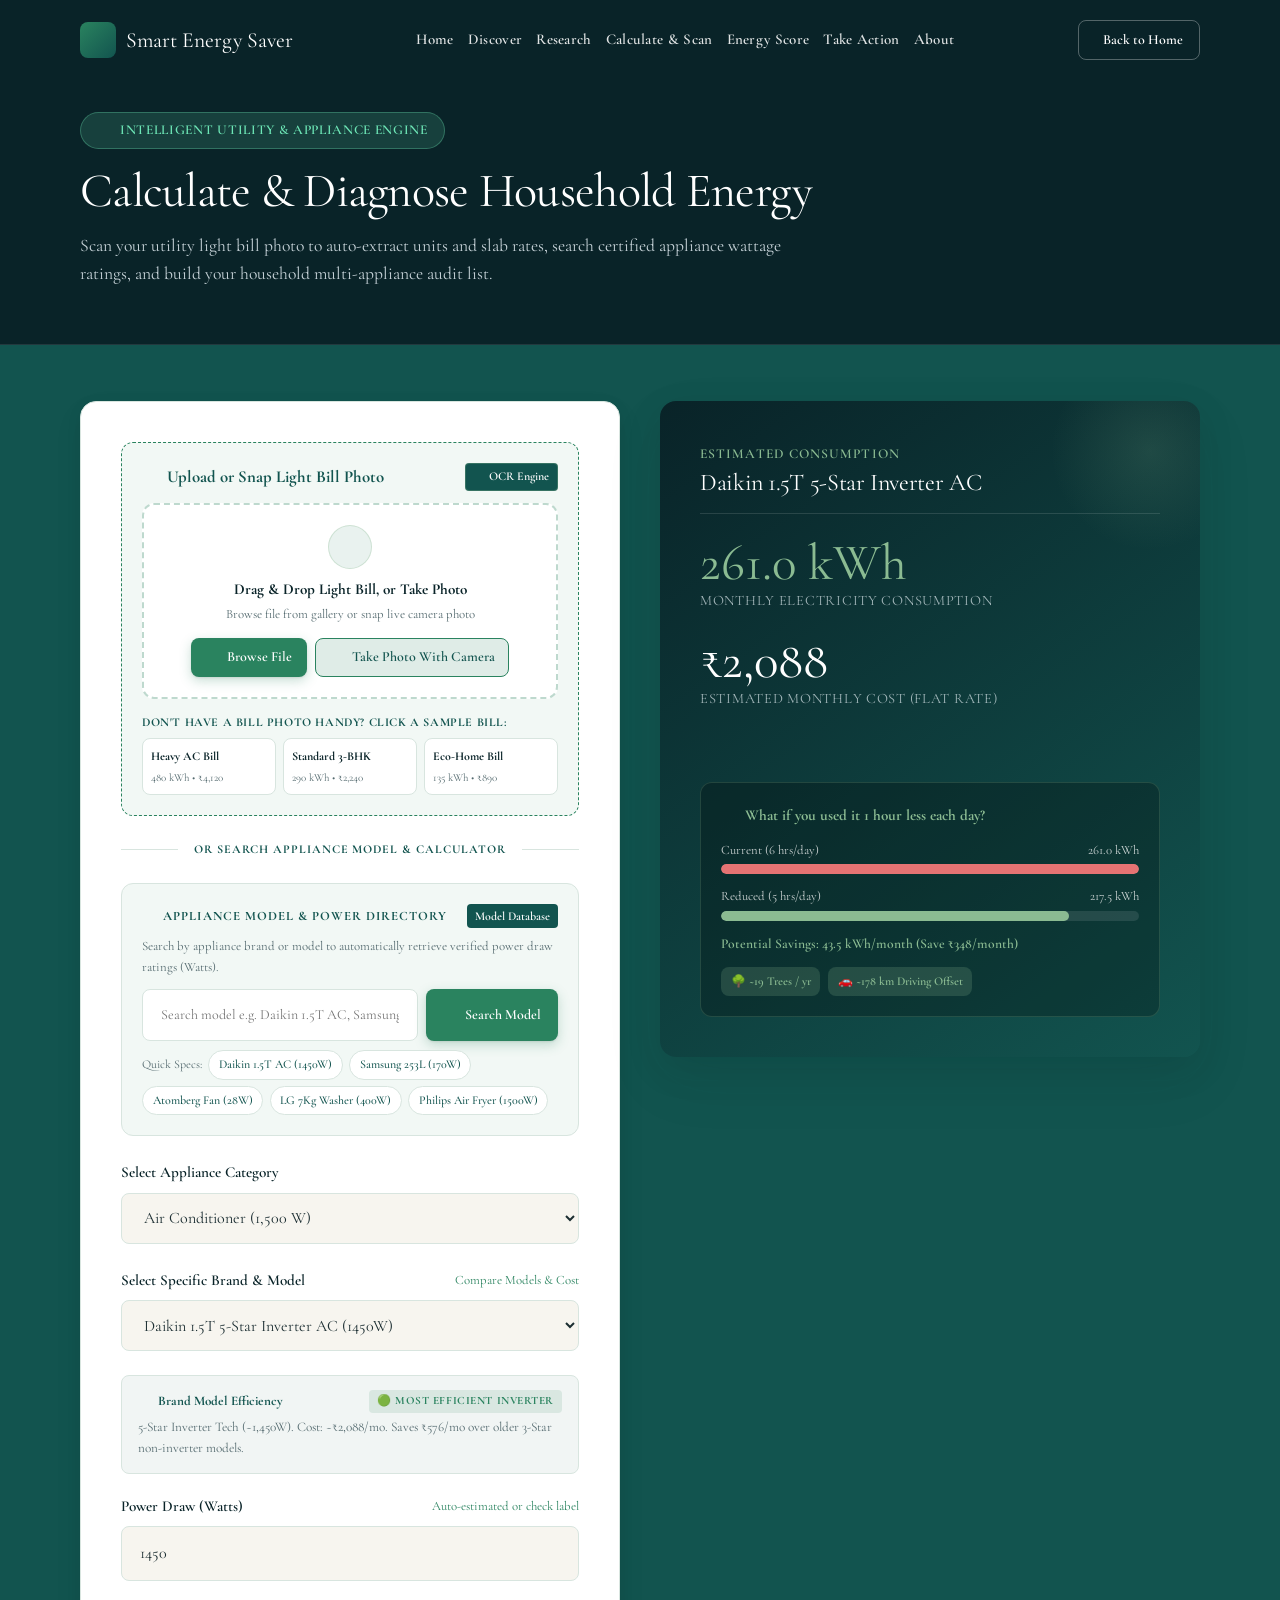
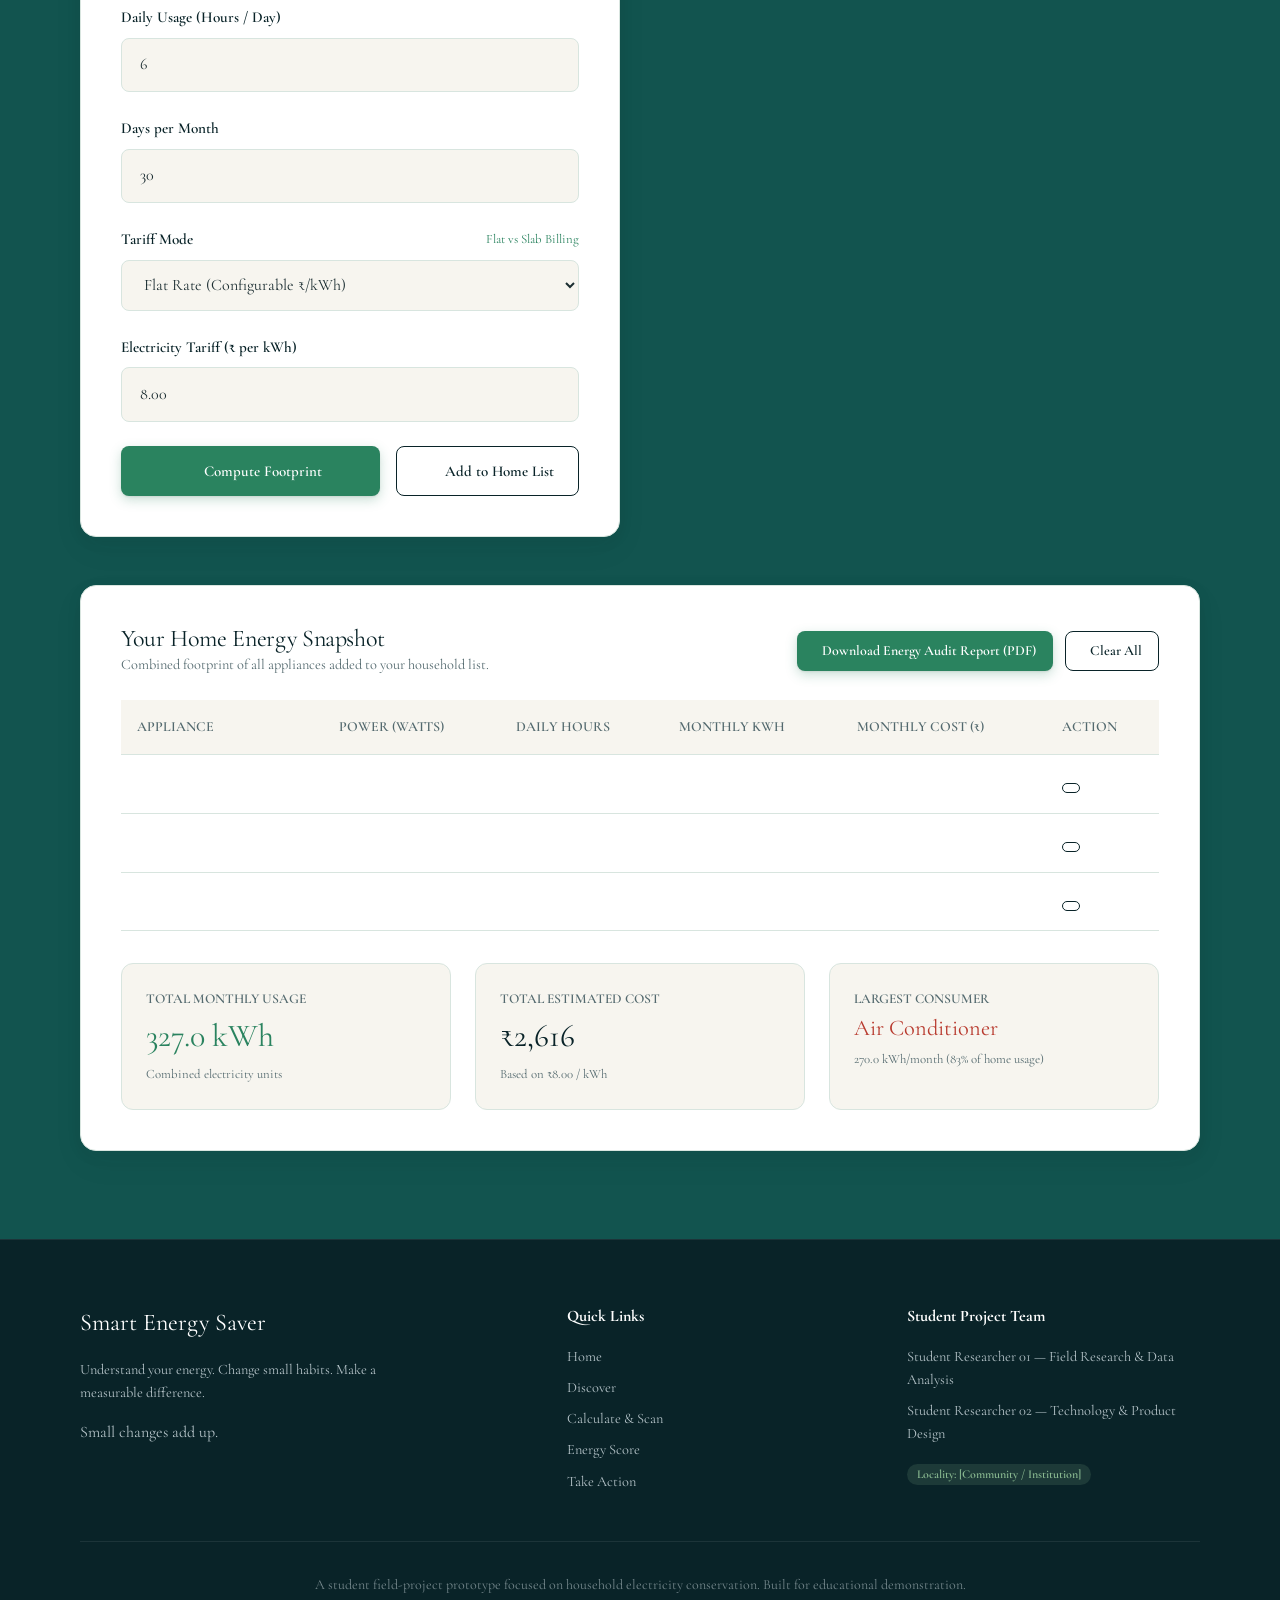
==== commit a444f518: "fix_4" ====
--- a/calculator.html
+++ b/calculator.html
@@ -60,14 +60,19 @@
   </nav>
 
   <!-- CALCULATOR PAGE HERO BANNER -->
-  <section class="section section-dark" style="padding-top: 7.5rem; padding-bottom: 3.5rem; border-bottom: 1px solid rgba(255,255,255,0.1);">
+  <section class="section section-dark" style="padding-top: 7rem; padding-bottom: 3.5rem; border-bottom: 1px solid rgba(255,255,255,0.1);">
     <div class="container">
-      <div class="section-header" style="text-align: left; max-width: 800px; margin-bottom: 0;">
-        <span class="hero-tag" style="background: rgba(110, 231, 183, 0.15); color: #6EE7B7; border: 1px solid rgba(110, 231, 183, 0.3);">
-          <i data-lucide="scan-line" style="width: 14px;"></i> Intelligent Utility & Appliance Engine
-        </span>
-        <h1 style="font-size: 2.75rem; margin: 1rem 0 0.75rem 0; color: #FFFFFF;">Calculate & Diagnose Household Energy</h1>
-        <p style="font-size: 1.15rem; color: rgba(224, 235, 240, 0.9); line-height: 1.6;">
+      <div style="text-align: left; max-width: 820px;">
+        <div style="margin-bottom: 1rem;">
+          <span class="hero-tag" style="background: rgba(110, 231, 183, 0.15); color: #6EE7B7; border: 1px solid rgba(110, 231, 183, 0.3);">
+            <i data-lucide="scan-line" style="width: 15px; height: 15px;"></i>
+            <span>Intelligent Utility & Appliance Engine</span>
+          </span>
+        </div>
+        <h1 style="font-size: clamp(2.2rem, 4vw, 3rem); margin-bottom: 0.85rem; color: #FFFFFF; font-family: var(--font-heading);">
+          Calculate & Diagnose Household Energy
+        </h1>
+        <p style="font-size: 1.1rem; color: rgba(224, 235, 240, 0.88); line-height: 1.6; max-width: 750px;">
           Scan your utility light bill photo to auto-extract units and slab rates, search certified appliance wattage ratings, and build your household multi-appliance audit list.
         </p>
       </div>
--- a/styles.css
+++ b/styles.css
@@ -64,8 +64,14 @@
   -webkit-font-smoothing: antialiased;
 }
 
-img, svg {
+img {
   display: block;
+  max-width: 100%;
+}
+
+svg {
+  display: inline-block;
+  vertical-align: middle;
   max-width: 100%;
 }
 
@@ -288,16 +294,14 @@
 }
 
 .nav-logo-icon {
-  width: 38px;
-  height: 38px;
+  width: 36px;
+  height: 36px;
   border-radius: var(--radius-sm);
   background: linear-gradient(135deg, var(--color-fresh-green), var(--color-deep-teal));
   display: flex;
   align-items: center;
   justify-content: center;
-  color: #ffffff;
-  font-size: 1.15rem;
-  box-shadow: 0 2px 10px rgba(42, 131, 95, 0.4);
+  color: var(--color-soft-sage);
   flex-shrink: 0;
 }
 
@@ -432,6 +436,9 @@
 }
 
 .hero-tag {
+  display: inline-flex;
+  align-items: center;
+  gap: 0.5rem;
   background: rgba(42, 131, 95, 0.2);
   border: 1px solid rgba(139, 187, 146, 0.3);
   color: var(--color-soft-sage);
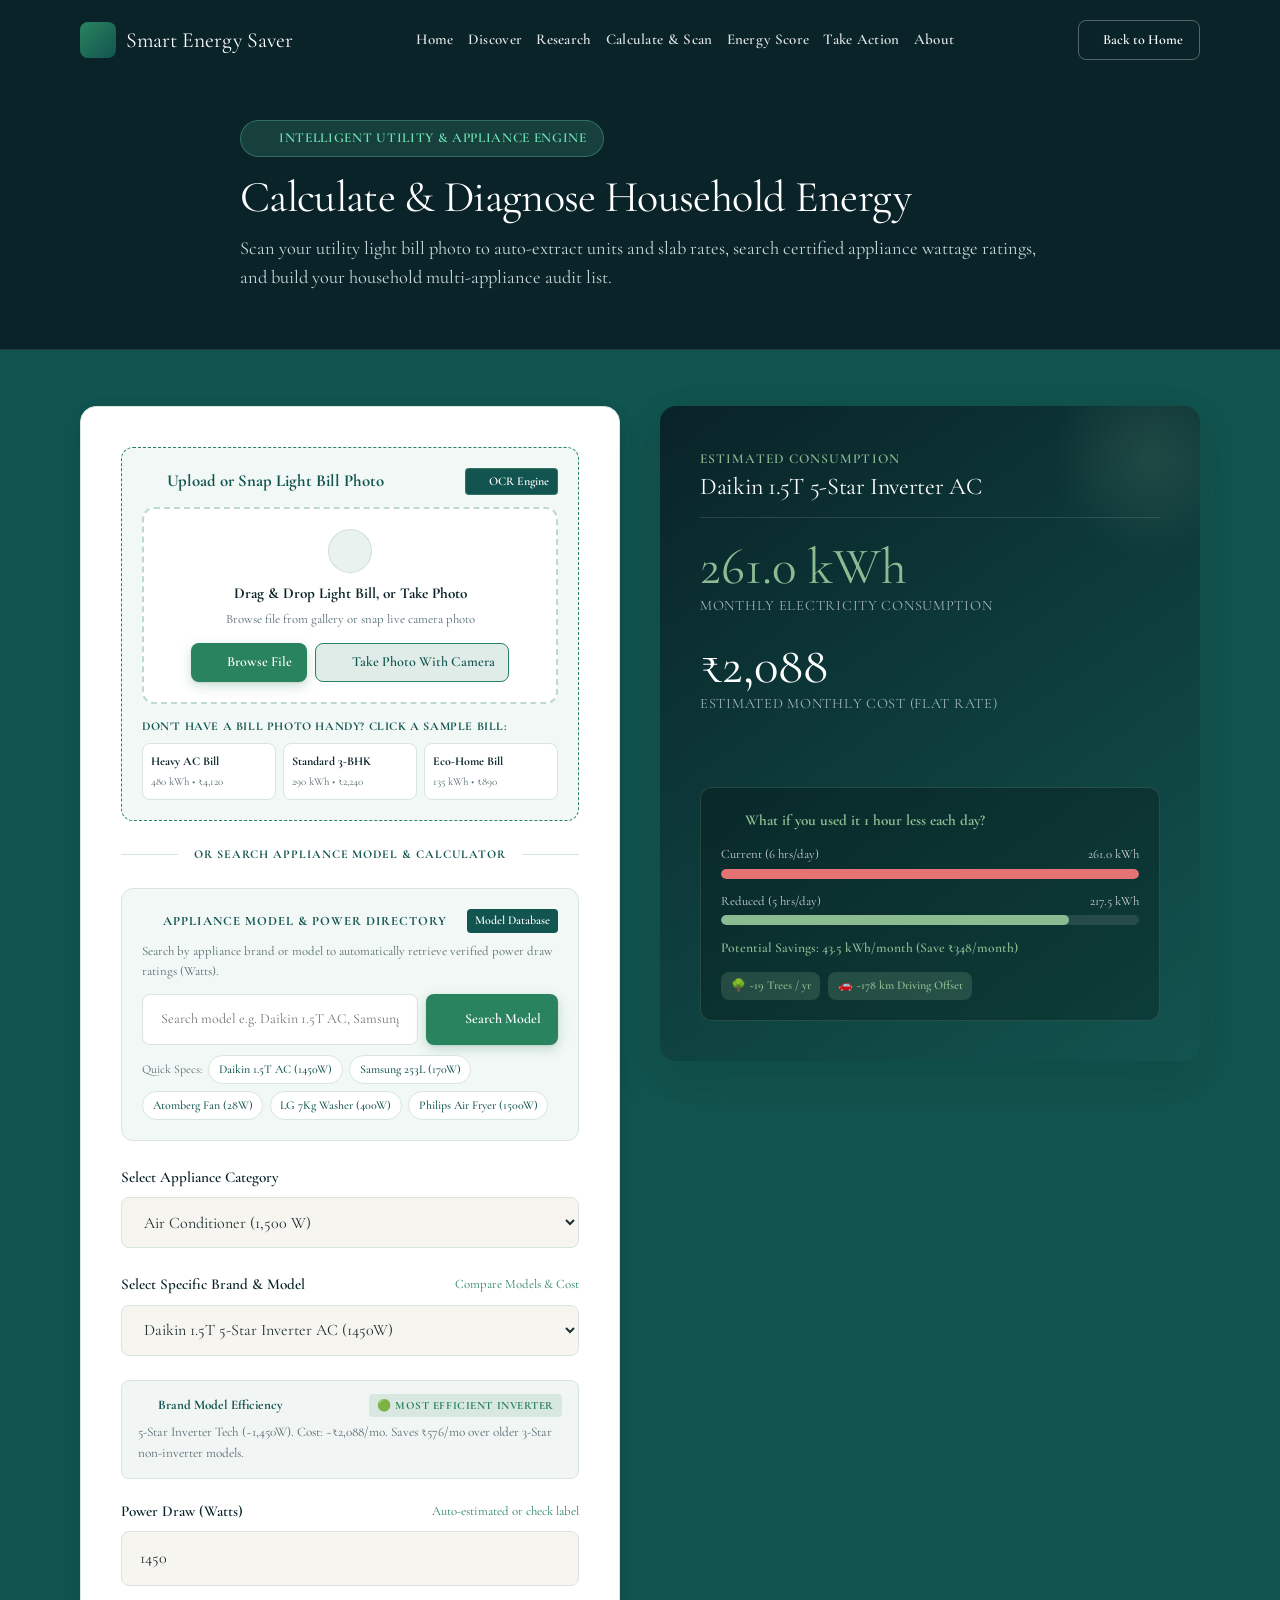
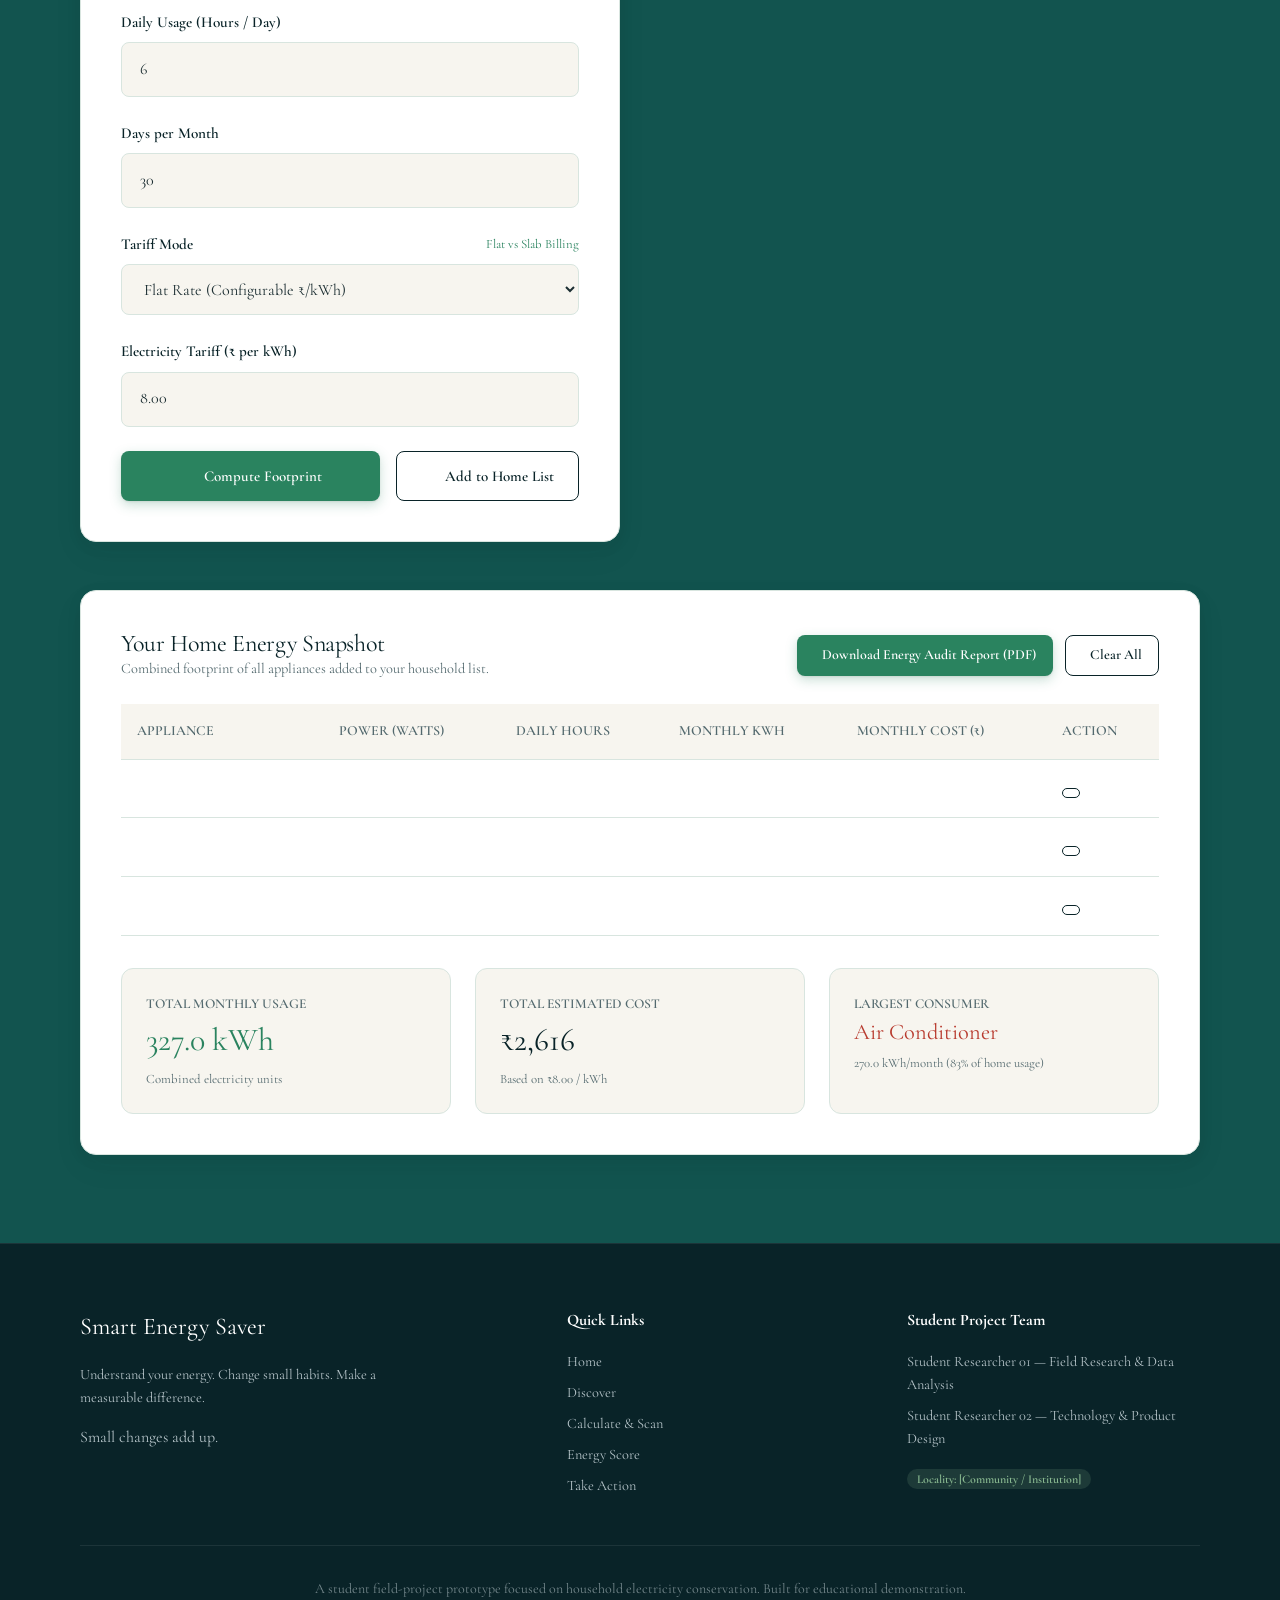
==== commit aeb642b7: "hi" ====
--- a/calculator.html
+++ b/calculator.html
@@ -60,19 +60,14 @@
   </nav>
 
   <!-- CALCULATOR PAGE HERO BANNER -->
-  <section class="section section-dark" style="padding-top: 7rem; padding-bottom: 3.5rem; border-bottom: 1px solid rgba(255,255,255,0.1);">
+  <section class="section section-dark" style="padding-top: 7.5rem; padding-bottom: 3.5rem; border-bottom: 1px solid rgba(255,255,255,0.1);">
     <div class="container">
-      <div style="text-align: left; max-width: 820px;">
-        <div style="margin-bottom: 1rem;">
-          <span class="hero-tag" style="background: rgba(110, 231, 183, 0.15); color: #6EE7B7; border: 1px solid rgba(110, 231, 183, 0.3);">
-            <i data-lucide="scan-line" style="width: 15px; height: 15px;"></i>
-            <span>Intelligent Utility & Appliance Engine</span>
-          </span>
-        </div>
-        <h1 style="font-size: clamp(2.2rem, 4vw, 3rem); margin-bottom: 0.85rem; color: #FFFFFF; font-family: var(--font-heading);">
-          Calculate & Diagnose Household Energy
-        </h1>
-        <p style="font-size: 1.1rem; color: rgba(224, 235, 240, 0.88); line-height: 1.6; max-width: 750px;">
+      <div class="section-header" style="text-align: left; max-width: 800px; margin-bottom: 0;">
+        <span class="hero-tag" style="background: rgba(110, 231, 183, 0.15); color: #6EE7B7; border: 1px solid rgba(110, 231, 183, 0.3);">
+          <i data-lucide="scan-line" style="width: 14px;"></i> Intelligent Utility & Appliance Engine
+        </span>
+        <h1 style="font-size: 2.75rem; margin: 1rem 0 0.75rem 0; color: #FFFFFF;">Calculate & Diagnose Household Energy</h1>
+        <p style="font-size: 1.15rem; color: rgba(224, 235, 240, 0.9); line-height: 1.6;">
           Scan your utility light bill photo to auto-extract units and slab rates, search certified appliance wattage ratings, and build your household multi-appliance audit list.
         </p>
       </div>
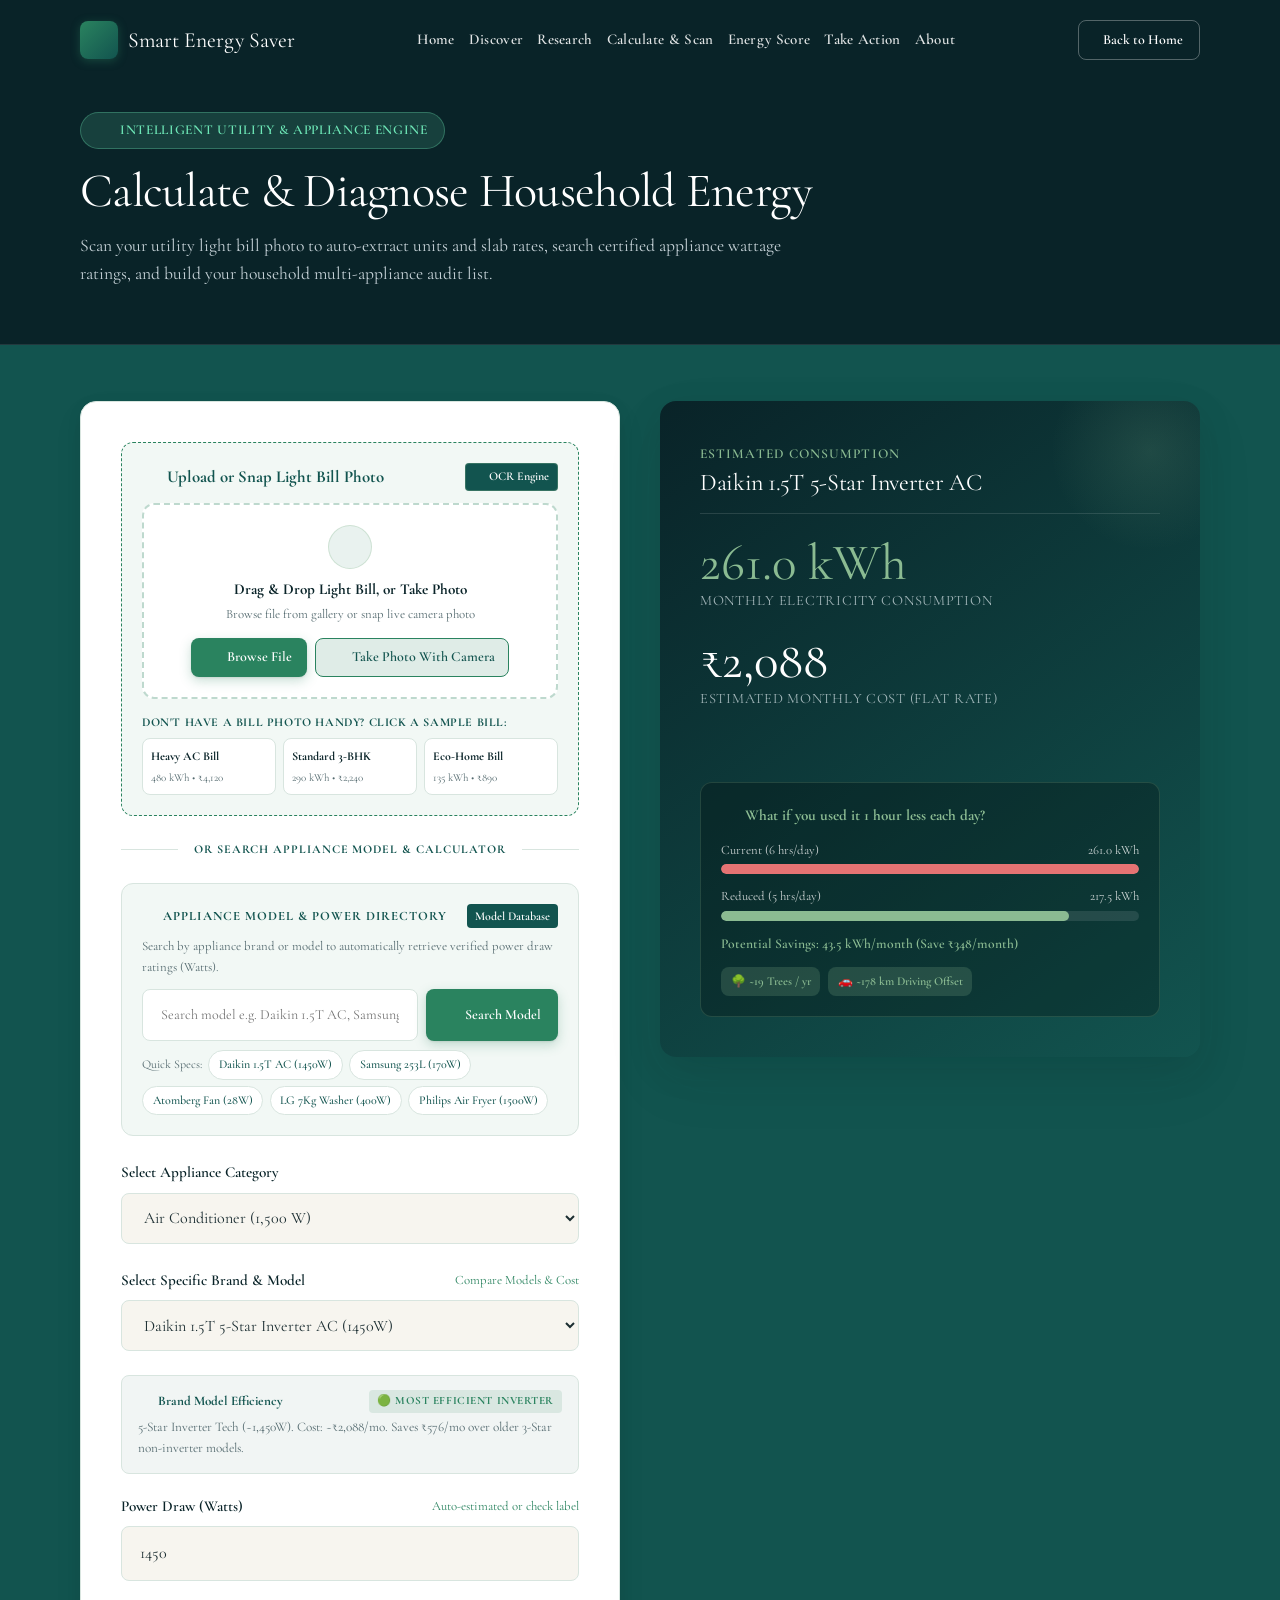
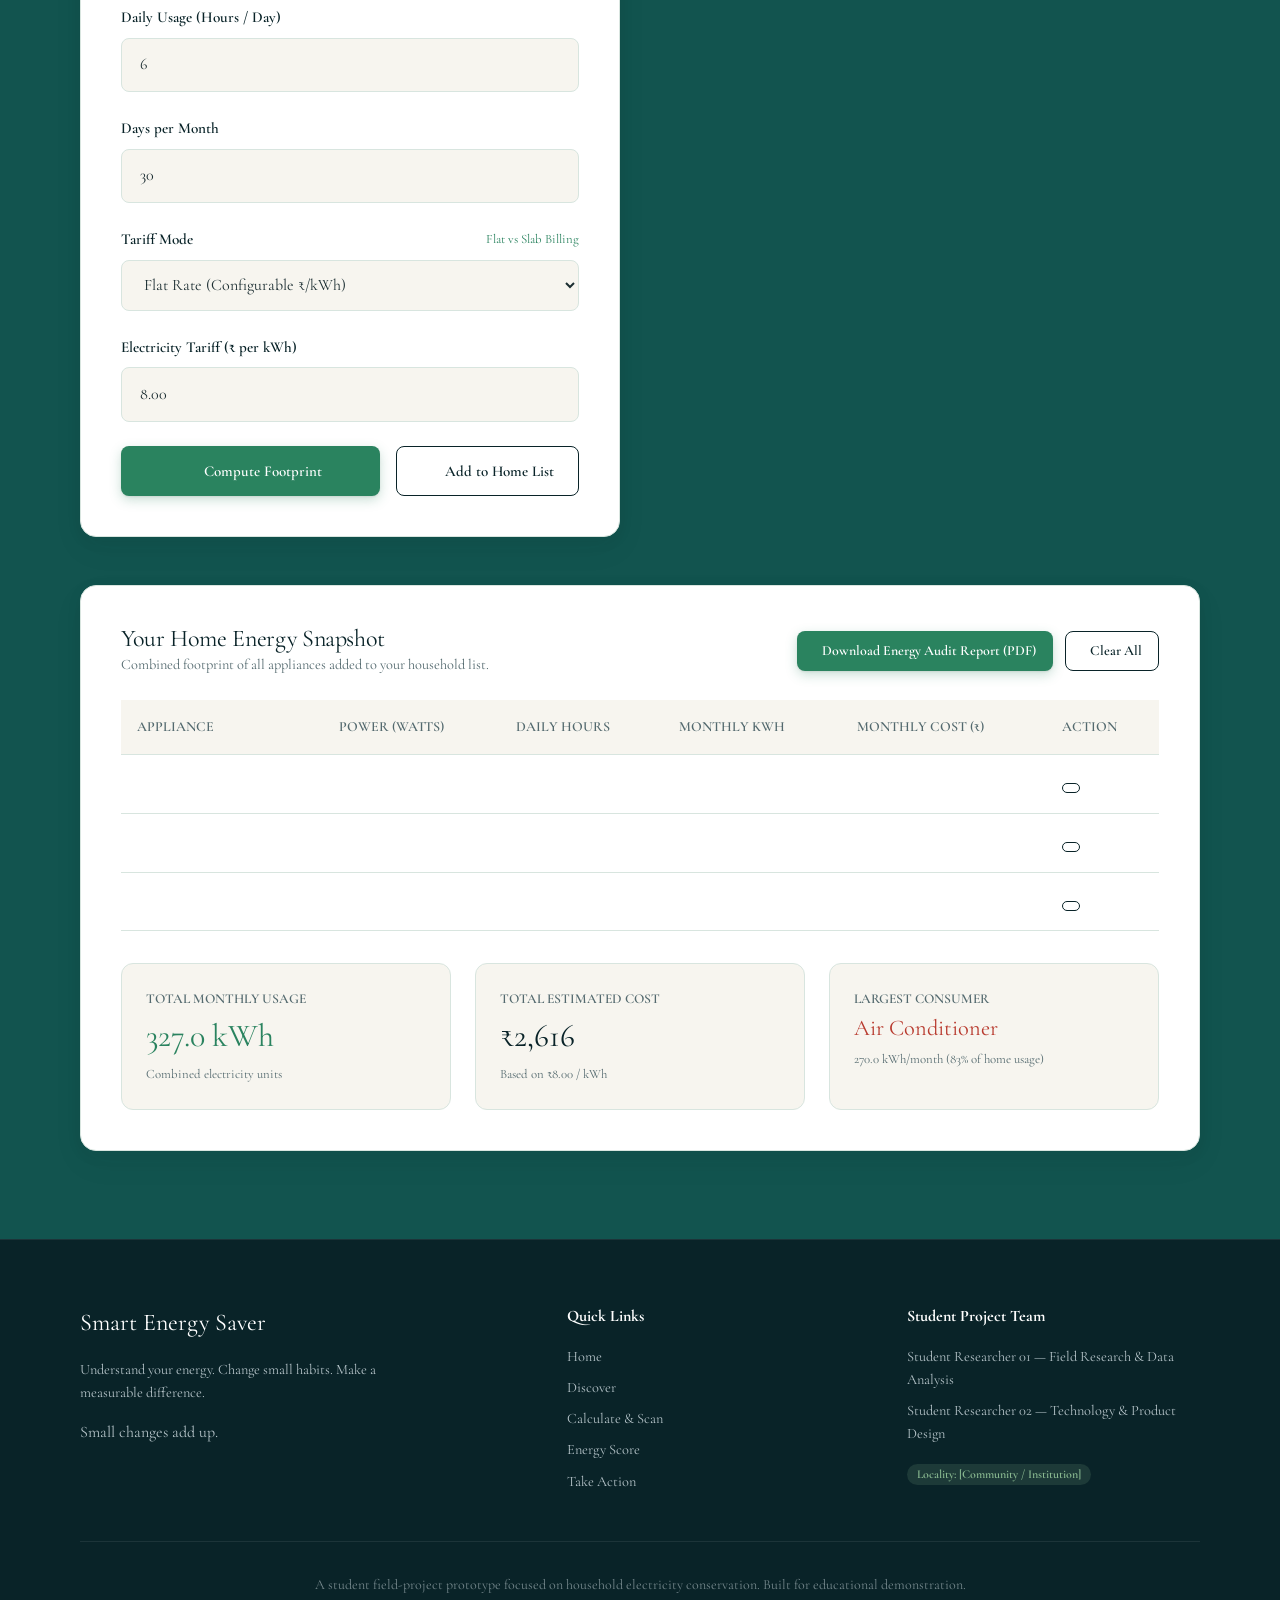
==== commit 7895a877: "Merge branch 'main' of https://github.com/Carolpillai/-Smart-Energy-Saver-CEP-project" ====
--- a/calculator.html
+++ b/calculator.html
@@ -60,14 +60,19 @@
   </nav>
 
   <!-- CALCULATOR PAGE HERO BANNER -->
-  <section class="section section-dark" style="padding-top: 7.5rem; padding-bottom: 3.5rem; border-bottom: 1px solid rgba(255,255,255,0.1);">
+  <section class="section section-dark" style="padding-top: 7rem; padding-bottom: 3.5rem; border-bottom: 1px solid rgba(255,255,255,0.1);">
     <div class="container">
-      <div class="section-header" style="text-align: left; max-width: 800px; margin-bottom: 0;">
-        <span class="hero-tag" style="background: rgba(110, 231, 183, 0.15); color: #6EE7B7; border: 1px solid rgba(110, 231, 183, 0.3);">
-          <i data-lucide="scan-line" style="width: 14px;"></i> Intelligent Utility & Appliance Engine
-        </span>
-        <h1 style="font-size: 2.75rem; margin: 1rem 0 0.75rem 0; color: #FFFFFF;">Calculate & Diagnose Household Energy</h1>
-        <p style="font-size: 1.15rem; color: rgba(224, 235, 240, 0.9); line-height: 1.6;">
+      <div style="text-align: left; max-width: 820px;">
+        <div style="margin-bottom: 1rem;">
+          <span class="hero-tag" style="background: rgba(110, 231, 183, 0.15); color: #6EE7B7; border: 1px solid rgba(110, 231, 183, 0.3);">
+            <i data-lucide="scan-line" style="width: 15px; height: 15px;"></i>
+            <span>Intelligent Utility & Appliance Engine</span>
+          </span>
+        </div>
+        <h1 style="font-size: clamp(2.2rem, 4vw, 3rem); margin-bottom: 0.85rem; color: #FFFFFF; font-family: var(--font-heading);">
+          Calculate & Diagnose Household Energy
+        </h1>
+        <p style="font-size: 1.1rem; color: rgba(224, 235, 240, 0.88); line-height: 1.6; max-width: 750px;">
           Scan your utility light bill photo to auto-extract units and slab rates, search certified appliance wattage ratings, and build your household multi-appliance audit list.
         </p>
       </div>
--- a/styles.css
+++ b/styles.css
@@ -294,14 +294,16 @@
 }
 
 .nav-logo-icon {
-  width: 36px;
-  height: 36px;
+  width: 38px;
+  height: 38px;
   border-radius: var(--radius-sm);
   background: linear-gradient(135deg, var(--color-fresh-green), var(--color-deep-teal));
   display: flex;
   align-items: center;
   justify-content: center;
-  color: var(--color-soft-sage);
+  color: #ffffff;
+  font-size: 1.15rem;
+  box-shadow: 0 2px 10px rgba(42, 131, 95, 0.4);
   flex-shrink: 0;
 }
 
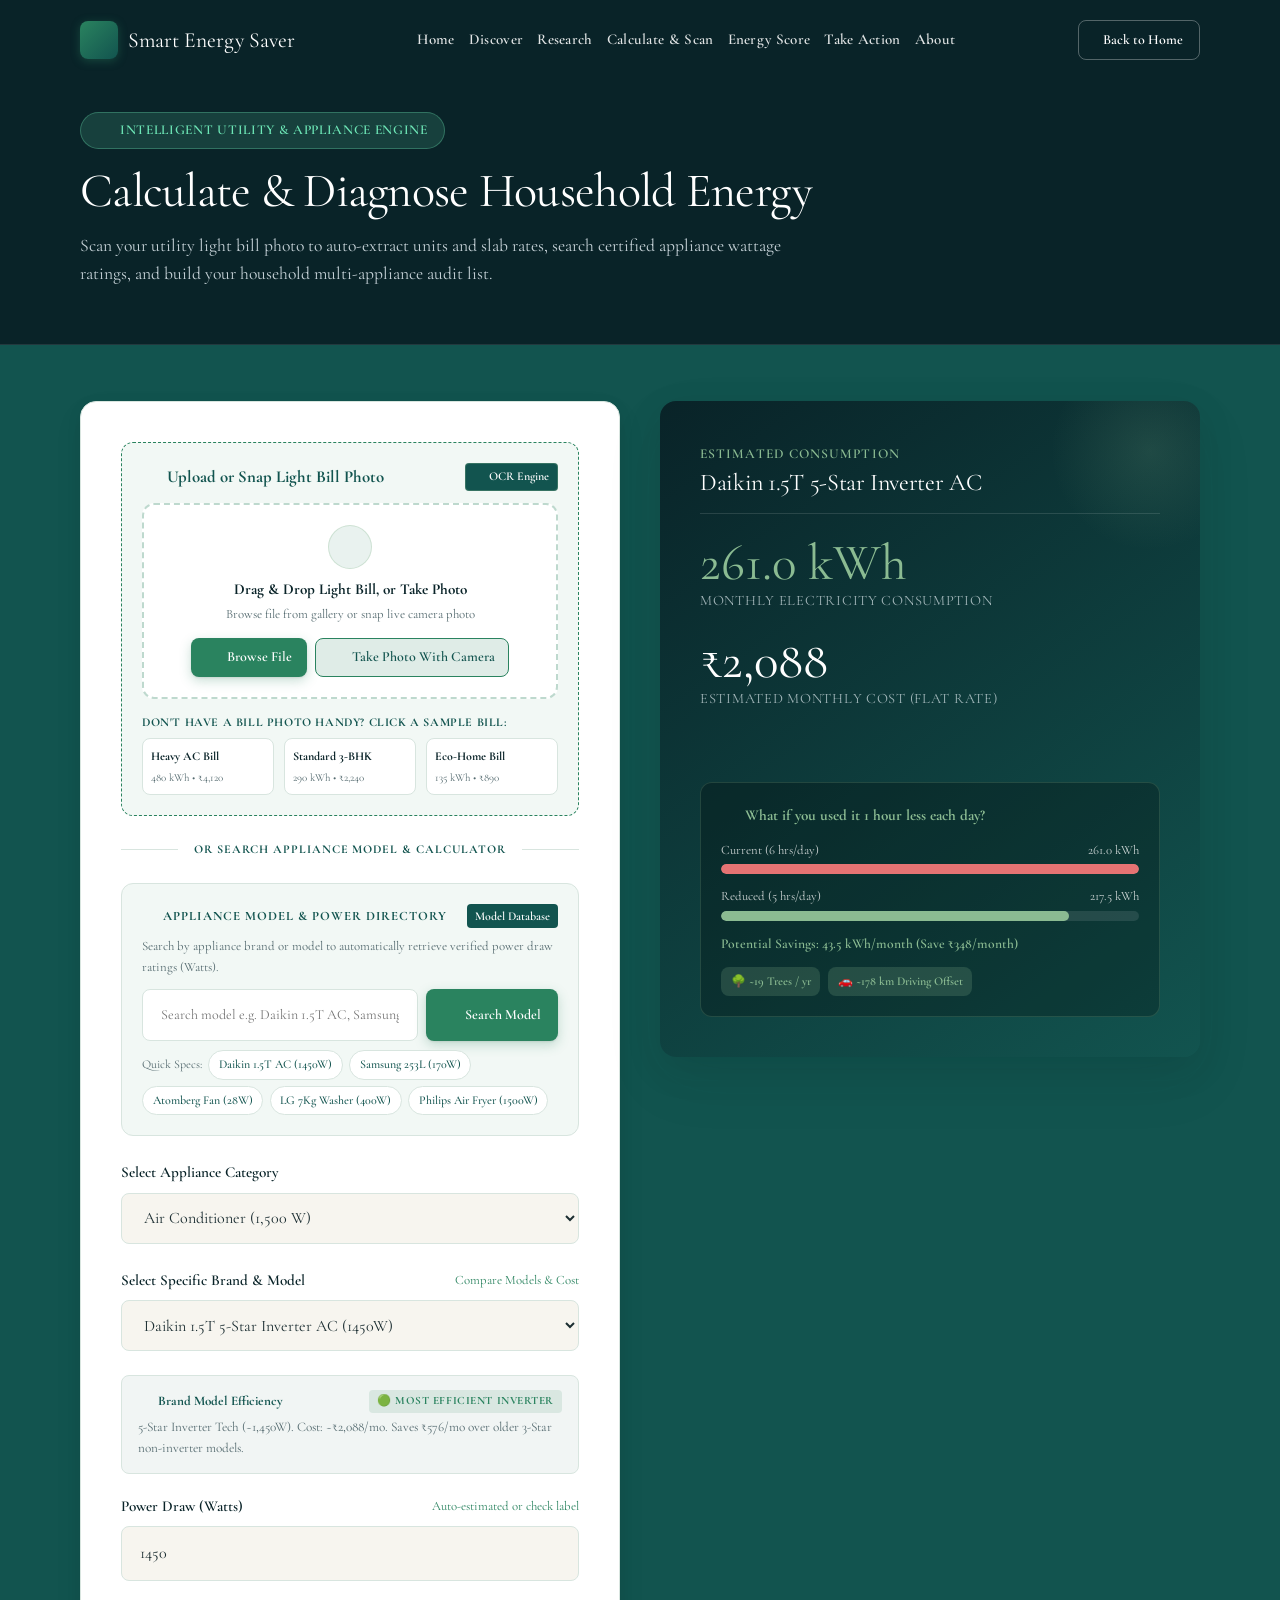
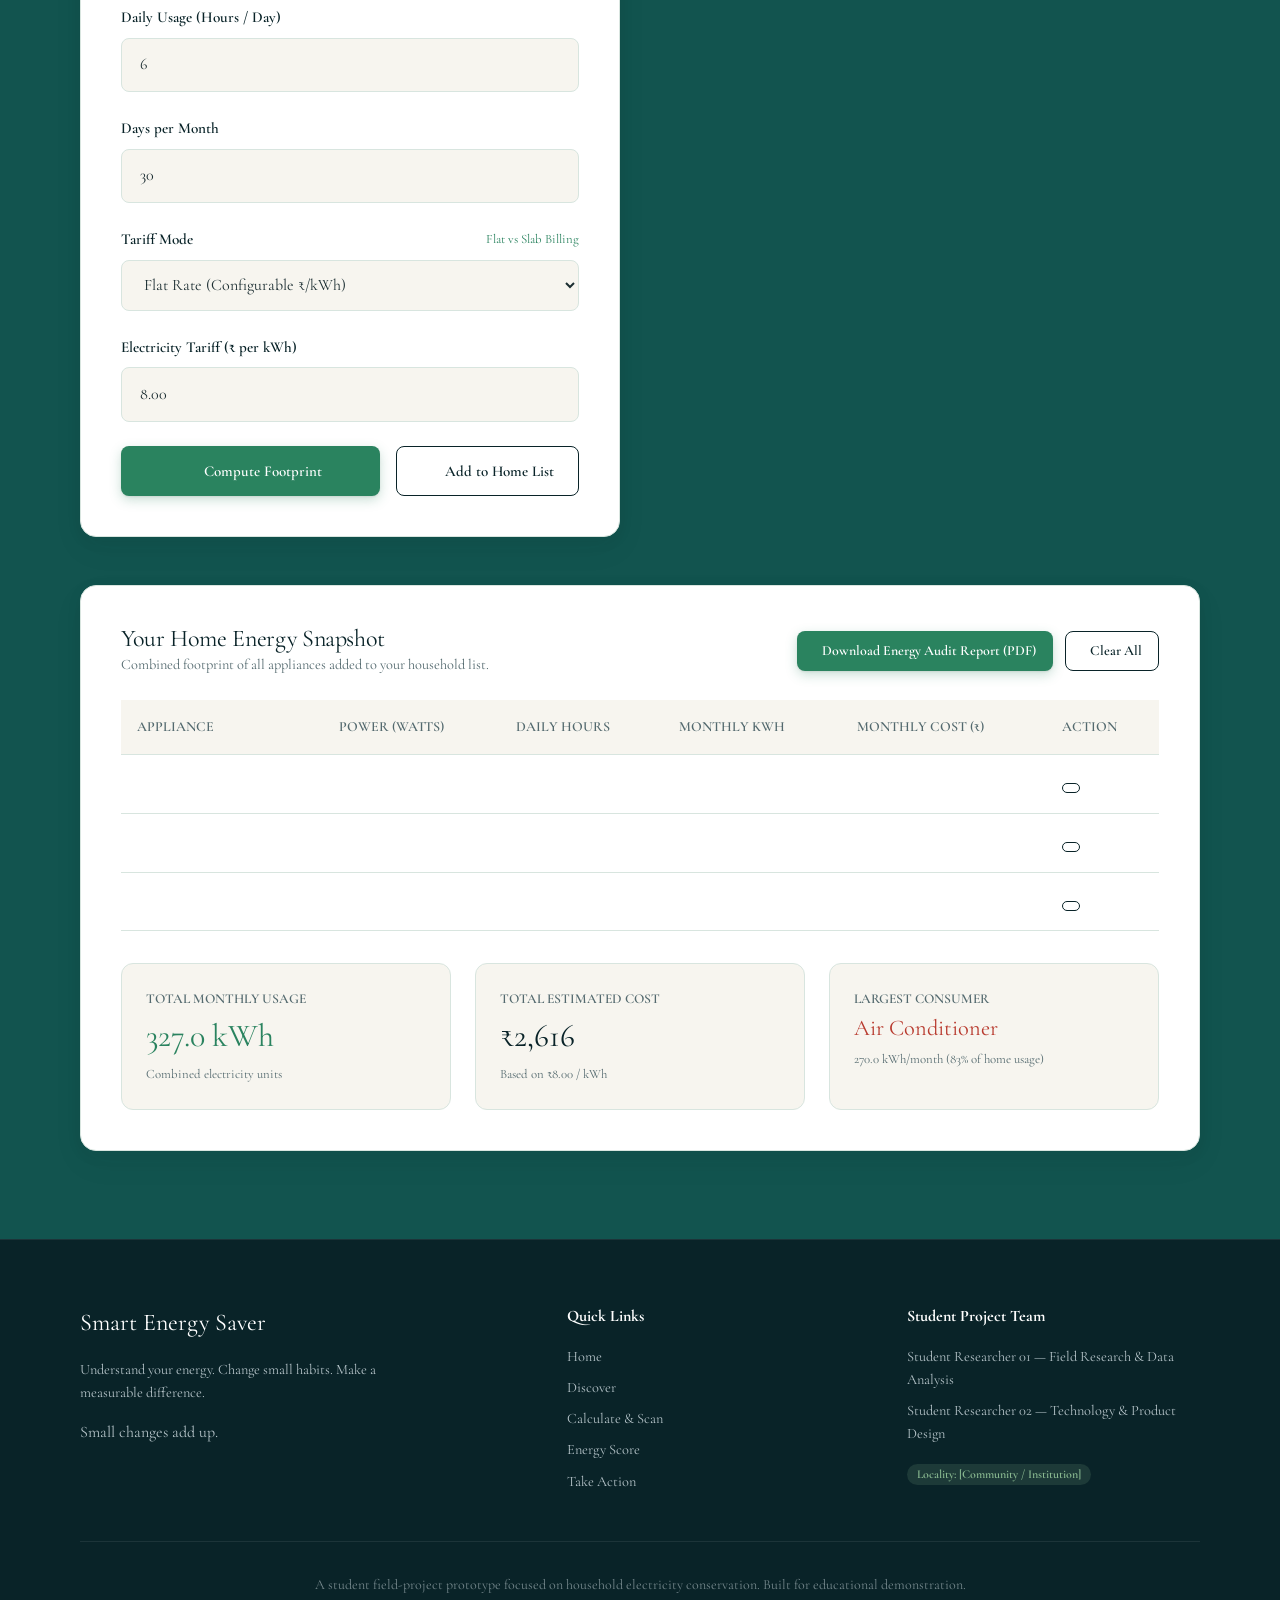
==== commit fc6d8f25: "phone view fixed and other minior changes" ====
--- a/calculator.html
+++ b/calculator.html
@@ -49,11 +49,12 @@
       </ul>
 
       <div class="nav-actions">
-        <a href="index.html" class="btn btn-outline btn-sm" style="color: #ffffff; border-color: rgba(255,255,255,0.3);">
-          <i data-lucide="arrow-left"></i> Back to Home
+        <a href="index.html" class="btn btn-outline btn-sm nav-cta-btn" style="color: #ffffff; border-color: rgba(255,255,255,0.3);">
+          <i data-lucide="arrow-left"></i>
+          <span>Back to Home</span>
         </a>
         <button class="mobile-menu-toggle" id="mobileMenuBtn" aria-label="Toggle Navigation">
-          <i data-lucide="menu"></i>
+          <i data-lucide="menu" id="mobileMenuIcon"></i>
         </button>
       </div>
     </div>
@@ -169,7 +170,7 @@
               <div style="font-size: 0.75rem; font-weight: 700; text-transform: uppercase; letter-spacing: 0.05em; color: var(--color-deep-teal); margin-bottom: 0.4rem;">
                 Don't have a bill photo handy? Click a Sample Bill:
               </div>
-              <div class="sample-bills-grid" style="display: grid; grid-template-columns: repeat(3, 1fr); gap: 0.4rem;">
+              <div class="sample-bills-grid">
                 <button type="button" class="sample-bill-btn" data-sample="heavy" style="padding: 0.5rem; background: #fff; border: 1px solid var(--color-border); border-radius: var(--radius-sm); text-align: left; cursor: pointer;">
                   <div class="sample-title" style="font-size: 0.75rem; font-weight: 700; color: var(--color-primary-dark);">Heavy AC Bill</div>
                   <div class="sample-sub" style="font-size: 0.68rem; color: var(--color-text-muted);">480 kWh • ₹4,120</div>
--- a/styles.css
+++ b/styles.css
@@ -1641,12 +1641,84 @@
   .hero-grid {
     grid-template-columns: 1fr;
   }
+
   .nav-links {
+    position: fixed;
+    top: 68px;
+    left: 0;
+    width: 100%;
+    max-height: calc(100vh - 68px);
+    overflow-y: auto;
+    background: rgba(9, 35, 40, 0.98);
+    backdrop-filter: blur(24px);
+    -webkit-backdrop-filter: blur(24px);
+    border-bottom: 1px solid rgba(139, 187, 146, 0.25);
+    box-shadow: 0 16px 36px rgba(0, 0, 0, 0.5);
+    flex-direction: column;
+    align-items: stretch;
+    padding: 1.25rem 1.5rem 2.5rem 1.5rem;
+    gap: 0.4rem;
+    display: flex;
+    opacity: 0;
+    pointer-events: none;
+    transform: translateY(-8px);
+    transition: opacity 0.25s ease, transform 0.25s ease;
+    z-index: 999;
+  }
+
+  .nav-links.mobile-open {
+    opacity: 1;
+    pointer-events: auto;
+    transform: translateY(0);
+  }
+
+  .nav-links li {
+    width: 100%;
+  }
+
+  .nav-links a {
+    display: flex;
+    align-items: center;
+    width: 100%;
+    padding: 0.85rem 1rem;
+    border-radius: var(--radius-sm);
+    color: rgba(224, 235, 240, 0.92);
+    font-size: 1.05rem;
+    border-bottom: 1px solid rgba(255, 255, 255, 0.05);
+    transition: all var(--transition-fast);
+  }
+
+  .nav-links a:hover,
+  .nav-links a.active {
+    background: rgba(42, 131, 95, 0.25);
+    color: var(--color-soft-sage);
+    padding-left: 1.25rem;
+  }
+
+  .nav-links a.active::after {
     display: none;
   }
+
   .mobile-menu-toggle {
-    display: block;
-  }
+    display: flex;
+    align-items: center;
+    justify-content: center;
+    width: 40px;
+    height: 40px;
+    border-radius: var(--radius-sm);
+    background: rgba(255, 255, 255, 0.08);
+    border: 1px solid rgba(255, 255, 255, 0.15);
+    color: var(--color-surface);
+    font-size: 1.2rem;
+    cursor: pointer;
+    transition: all var(--transition-fast);
+  }
+
+  .mobile-menu-toggle:hover {
+    background: rgba(255, 255, 255, 0.18);
+    border-color: var(--color-soft-sage);
+  }
+
   .stats-grid .stat-card {
     border-right: none;
     border-bottom: 1px solid var(--color-border);
@@ -2089,6 +2161,642 @@
   box-shadow: var(--shadow-sm);
 }
 
-
-
-
+/* ==========================================================================
+   FEATURE SHOWCASE CARDS & SECTION 3 CTA (DESKTOP + BASE)
+   ========================================================================== */
+.feature-showcase-grid {
+  display: grid;
+  grid-template-columns: repeat(auto-fit, minmax(280px, 1fr));
+  gap: 1.5rem;
+  margin-bottom: 2.5rem;
+}
+
+.feature-showcase-card {
+  background: rgba(255, 255, 255, 0.06);
+  border: 1px solid rgba(255, 255, 255, 0.12);
+  border-radius: var(--radius-lg);
+  padding: 2rem;
+  backdrop-filter: blur(8px);
+  -webkit-backdrop-filter: blur(8px);
+  display: flex;
+  flex-direction: column;
+  justify-content: space-between;
+  transition: transform var(--transition-fast), border-color var(--transition-fast), box-shadow var(--transition-fast);
+}
+
+.feature-showcase-card:hover {
+  transform: translateY(-3px);
+  border-color: rgba(110, 231, 183, 0.4);
+  box-shadow: 0 8px 24px rgba(0, 0, 0, 0.2);
+}
+
+.feature-icon-badge {
+  width: 52px;
+  height: 52px;
+  border-radius: 12px;
+  background: rgba(110, 231, 183, 0.15);
+  color: #6EE7B7;
+  display: flex;
+  align-items: center;
+  justify-content: center;
+  margin-bottom: 1.25rem;
+}
+
+.feature-icon-badge svg,
+.feature-icon-badge i {
+  width: 26px;
+  height: 26px;
+  font-size: 24px;
+}
+
+.feature-showcase-card h3 {
+  font-size: 1.35rem;
+  color: #FFFFFF;
+  margin-bottom: 0.75rem;
+  font-family: var(--font-heading);
+}
+
+.feature-showcase-card p {
+  font-size: 0.95rem;
+  color: rgba(224, 235, 240, 0.85);
+  line-height: 1.6;
+}
+
+.feature-tag-wrapper {
+  margin-top: 1.5rem;
+}
+
+.feature-tag {
+  font-size: 0.8rem;
+  background: rgba(255, 255, 255, 0.1);
+  color: var(--color-soft-sage);
+  padding: 0.35rem 0.75rem;
+  border-radius: var(--radius-full);
+  font-weight: 600;
+  display: inline-block;
+  border: 1px solid rgba(139, 187, 146, 0.2);
+}
+
+.calculator-cta-banner {
+  text-align: center;
+  background: linear-gradient(135deg, rgba(9, 35, 40, 0.7), rgba(18, 84, 79, 0.45));
+  padding: 2.75rem 2rem;
+  border-radius: var(--radius-lg);
+  border: 1px solid rgba(139, 187, 146, 0.3);
+  box-shadow: 0 12px 36px rgba(0, 0, 0, 0.25);
+  max-width: 780px;
+  margin: 0 auto;
+}
+
+.calculator-cta-banner h3 {
+  font-size: 1.8rem;
+  color: #FFFFFF;
+  margin-bottom: 0.75rem;
+  font-family: var(--font-heading);
+}
+
+.calculator-cta-banner p {
+  color: rgba(224, 235, 240, 0.9);
+  margin-bottom: 1.75rem;
+  font-size: 1.05rem;
+  max-width: 600px;
+  margin-left: auto;
+  margin-right: auto;
+  line-height: 1.6;
+}
+
+.btn-cta-large {
+  font-size: 1.1rem;
+  padding: 0.9rem 2rem;
+  display: inline-flex;
+  align-items: center;
+  gap: 0.65rem;
+}
+
+.about-story-grid {
+  display: grid;
+  grid-template-columns: 1fr 1fr;
+  gap: 3rem;
+  margin-bottom: 4rem;
+}
+
+/* ==========================================================================
+   MOBILE RESPONSIVENESS SYSTEM (SCREENS <= 768px)
+   ========================================================================== */
+@media (max-width: 768px) {
+  /* Global Layout & Overflow Containment */
+  html, body {
+    max-width: 100vw;
+    overflow-x: hidden;
+  }
+
+  .container {
+    width: 100%;
+    padding: 0 1.1rem;
+  }
+
+  .section {
+    padding: 3.5rem 0;
+  }
+
+  .section-header {
+    margin-bottom: 2rem;
+    text-align: left;
+  }
+
+  .section-header h2 {
+    font-size: clamp(1.8rem, 6.5vw, 2.35rem);
+    line-height: 1.15;
+  }
+
+  .section-header p {
+    font-size: 0.95rem;
+    line-height: 1.5;
+  }
+
+  /* Hero Section */
+  .hero {
+    padding-top: 6.25rem;
+    padding-bottom: 3.25rem;
+  }
+
+  .hero h1 {
+    font-size: clamp(2.1rem, 7.5vw, 2.85rem);
+    line-height: 1.15;
+    margin-bottom: 1rem;
+  }
+
+  .hero p.lead {
+    font-size: 0.98rem;
+    line-height: 1.55;
+    margin-bottom: 1.75rem;
+  }
+
+  .hero-tag {
+    font-size: 0.75rem;
+    padding: 0.35rem 0.8rem;
+  }
+
+  .hero-ctas {
+    flex-direction: column;
+    align-items: stretch;
+    gap: 0.75rem;
+    margin-bottom: 2rem;
+    width: 100%;
+  }
+
+  .hero-ctas .btn {
+    width: 100%;
+    justify-content: center;
+    padding: 0.85rem 1.25rem;
+    font-size: 0.95rem;
+    min-height: 48px;
+  }
+
+  .hero-canvas-card {
+    max-width: 100%;
+    aspect-ratio: auto;
+    min-height: 290px;
+    padding: 1.75rem 1rem;
+  }
+
+  .hero-meter-icon {
+    width: 58px;
+    height: 58px;
+  }
+
+  .hero-meter-icon svg {
+    width: 28px;
+    height: 28px;
+  }
+
+  .hero-meter-value {
+    font-size: 2.35rem;
+  }
+
+  .hero-meter-label {
+    font-size: 0.8rem;
+  }
+
+  /* Floating Stat Badges on Mobile: In-card & Contained */
+  .hero-floating-stat {
+    position: static;
+    margin: 0.65rem auto 0 auto;
+    width: 100%;
+    max-width: 280px;
+    justify-content: center;
+    box-shadow: 0 4px 12px rgba(0, 0, 0, 0.3);
+    animation: none;
+  }
+
+  .hero-floating-stat.stat-1,
+  .hero-floating-stat.stat-2 {
+    top: auto;
+    bottom: auto;
+    left: auto;
+    right: auto;
+  }
+
+  /* Quick Impact Statistics */
+  .quick-stats-section {
+    margin-top: -1.75rem;
+    padding: 1.25rem 0.85rem;
+  }
+
+  .stats-grid {
+    grid-template-columns: repeat(2, 1fr);
+    gap: 0.85rem;
+  }
+
+  .stat-card {
+    padding: 0.75rem 0.5rem;
+    border-right: none;
+    border-bottom: 1px solid var(--color-border);
+  }
+
+  .stat-card:nth-child(even) {
+    border-left: 1px solid var(--color-border);
+  }
+
+  .stat-number {
+    font-size: 2.1rem;
+  }
+
+  .stat-label {
+    font-size: 0.78rem;
+  }
+
+  /* Appliance Cards */
+  .appliance-grid {
+    grid-template-columns: 1fr;
+    gap: 1.25rem;
+  }
+
+  .appliance-card {
+    padding: 1.35rem;
+  }
+
+  /* Research / Google Form Banner */
+  .google-form-sync-banner {
+    flex-direction: column;
+    align-items: stretch;
+    padding: 1rem;
+    gap: 1rem;
+  }
+
+  .google-form-sync-banner > div:last-child {
+    display: flex;
+    flex-direction: column;
+    width: 100%;
+    gap: 0.5rem;
+  }
+
+  .google-form-sync-banner .btn {
+    width: 100%;
+    justify-content: center;
+  }
+
+  .research-meta-grid {
+    grid-template-columns: repeat(2, 1fr);
+    padding: 1rem;
+    gap: 0.85rem;
+    margin-bottom: 2rem;
+  }
+
+  .meta-stat-num {
+    font-size: 1.85rem;
+  }
+
+  .meta-stat-title {
+    font-size: 0.75rem;
+  }
+
+  .chart-card {
+    padding: 1.25rem 1rem;
+  }
+
+  .chart-wrapper {
+    height: 220px;
+  }
+
+  /* Section 3: Feature Highlight Showcase */
+  .feature-showcase-grid {
+    grid-template-columns: 1fr;
+    gap: 1.1rem;
+  }
+
+  .feature-showcase-card {
+    padding: 1.35rem;
+  }
+
+  .calculator-cta-banner {
+    padding: 1.75rem 1.15rem;
+  }
+
+  .calculator-cta-banner h3 {
+    font-size: 1.45rem;
+  }
+
+  .calculator-cta-banner p {
+    font-size: 0.92rem;
+    margin-bottom: 1.35rem;
+  }
+
+  .btn-cta-large {
+    width: 100%;
+    justify-content: center;
+    font-size: 0.95rem;
+    padding: 0.8rem 1rem;
+  }
+
+  /* Section 4: Score & Habit Diagnostic Quiz */
+  .score-quiz-grid {
+    grid-template-columns: 1fr;
+    gap: 1.75rem;
+  }
+
+  .score-display-card {
+    padding: 1.75rem 1.15rem;
+  }
+
+  .gauge-wrapper {
+    width: 180px;
+    height: 180px;
+    margin-bottom: 1rem;
+  }
+
+  .gauge-wrapper svg {
+    width: 180px;
+    height: 180px;
+  }
+
+  .score-number {
+    font-size: 2.75rem;
+  }
+
+  .quiz-container {
+    padding: 1.35rem 1.15rem;
+  }
+
+  .quiz-options {
+    flex-direction: column;
+    gap: 0.5rem;
+  }
+
+  .quiz-opt-btn {
+    min-height: 44px;
+    display: flex;
+    align-items: center;
+    justify-content: center;
+    font-size: 0.9rem;
+    padding: 0.65rem 1rem;
+  }
+
+  /* Section 5: Take Action & 7-Day Challenge */
+  .action-grid {
+    grid-template-columns: 1fr;
+    gap: 1.25rem;
+    margin-bottom: 2.5rem;
+  }
+
+  .action-time-card {
+    padding: 1.35rem 1.15rem;
+  }
+
+  .challenge-card {
+    padding: 1.85rem 1.15rem;
+  }
+
+  .challenge-card h3 {
+    font-size: 1.65rem;
+  }
+
+  .days-tracker {
+    gap: 0.35rem;
+    margin: 1.5rem 0;
+    flex-wrap: nowrap;
+    justify-content: space-between;
+    width: 100%;
+  }
+
+  .day-bubble {
+    width: 42px;
+    height: 42px;
+    font-size: 0.8rem;
+    border-width: 1.5px;
+    flex-shrink: 0;
+  }
+
+  .day-bubble strong {
+    font-size: 0.85rem;
+  }
+
+  .day-bubble span {
+    display: none;
+  }
+
+  .sim-card {
+    padding: 1.5rem 1.15rem;
+  }
+
+  .sim-slider-group {
+    padding: 1rem;
+  }
+
+  .sim-output-box {
+    padding: 1.5rem 1rem;
+  }
+
+  .sim-metric-val {
+    font-size: 2.35rem;
+  }
+
+  /* Section 6: About & Community */
+  .about-story-grid {
+    grid-template-columns: 1fr;
+    gap: 1.75rem;
+    margin-bottom: 2.5rem;
+  }
+
+  .timeline-list {
+    grid-template-columns: repeat(2, 1fr);
+    gap: 0.85rem;
+    margin-top: 2rem;
+  }
+
+  .timeline-step {
+    padding: 1rem;
+  }
+
+  .step-num {
+    font-size: 1.65rem;
+  }
+
+  .quotes-grid {
+    grid-template-columns: 1fr;
+    gap: 1.25rem;
+    margin-top: 2rem;
+  }
+
+  .quote-card {
+    padding: 1.35rem;
+  }
+
+  .footer {
+    padding: 3rem 0 1.5rem 0;
+  }
+
+  .footer-grid {
+    grid-template-columns: 1fr;
+    gap: 2rem;
+    margin-bottom: 2rem;
+  }
+
+  /* Dedicated Calculator Page (calculator.html) Mobile Styles */
+  .calculator-container {
+    grid-template-columns: 1fr;
+    gap: 1.5rem;
+  }
+
+  .calc-card {
+    padding: 1.35rem 1.15rem;
+  }
+
+  .sample-bills-grid {
+    display: grid;
+    grid-template-columns: 1fr;
+    gap: 0.5rem;
+  }
+
+  .sample-bill-btn {
+    padding: 0.65rem 0.85rem;
+  }
+
+  .snapshot-container {
+    padding: 1.35rem 1.15rem;
+    margin-top: 2rem;
+  }
+
+  .snapshot-table-wrapper {
+    overflow-x: auto;
+    -webkit-overflow-scrolling: touch;
+    border-radius: var(--radius-sm);
+    border: 1px solid var(--color-border);
+  }
+
+  .snapshot-table th,
+  .snapshot-table td {
+    padding: 0.75rem 0.65rem;
+    font-size: 0.82rem;
+    white-space: nowrap;
+  }
+
+  .snapshot-summary-cards {
+    grid-template-columns: 1fr;
+    gap: 0.75rem;
+  }
+
+  .summary-card {
+    padding: 1.1rem;
+  }
+
+  /* Modals & Floating Pills on Mobile */
+  .modal-content {
+    width: 95%;
+    max-width: 95%;
+    padding: 1.25rem;
+    max-height: 90vh;
+  }
+
+  .field-edit-toggle {
+    bottom: 16px;
+    right: 16px;
+    padding: 0.55rem 0.95rem;
+    font-size: 0.78rem;
+  }
+}
+
+/* ==========================================================================
+   EXTRA SMALL PHONES (SCREENS <= 480px, e.g. iPhone SE / 360-390px)
+   ========================================================================== */
+@media (max-width: 480px) {
+  .navbar {
+    padding: 0.65rem 0;
+  }
+
+  .navbar.scrolled {
+    padding: 0.5rem 0;
+  }
+
+  .nav-container {
+    gap: 0.45rem;
+  }
+
+  .nav-logo {
+    font-size: 1.05rem;
+    gap: 0.45rem;
+  }
+
+  .nav-logo-icon {
+    width: 32px;
+    height: 32px;
+    font-size: 0.95rem;
+  }
+
+  .nav-actions {
+    gap: 0.4rem;
+  }
+
+  .nav-cta-btn {
+    padding: 0.4rem 0.65rem;
+    font-size: 0.75rem;
+    gap: 0.35rem;
+  }
+
+  .nav-cta-btn span {
+    display: inline-block;
+  }
+
+  .mobile-menu-toggle {
+    width: 36px;
+    height: 36px;
+    font-size: 1.1rem;
+  }
+
+  .nav-links {
+    top: 56px;
+    max-height: calc(100vh - 56px);
+    padding: 1rem;
+  }
+
+  .day-bubble {
+    width: 38px;
+    height: 38px;
+    font-size: 0.78rem;
+  }
+
+  .day-bubble strong {
+    font-size: 0.8rem;
+  }
+
+  .stats-grid {
+    grid-template-columns: 1fr 1fr;
+    gap: 0.5rem;
+  }
+
+  .stat-card {
+    padding: 0.65rem 0.4rem;
+  }
+
+  .stat-number {
+    font-size: 1.85rem;
+  }
+
+  .stat-label {
+    font-size: 0.72rem;
+  }
+
+  .timeline-list {
+    grid-template-columns: 1fr;
+  }
+}
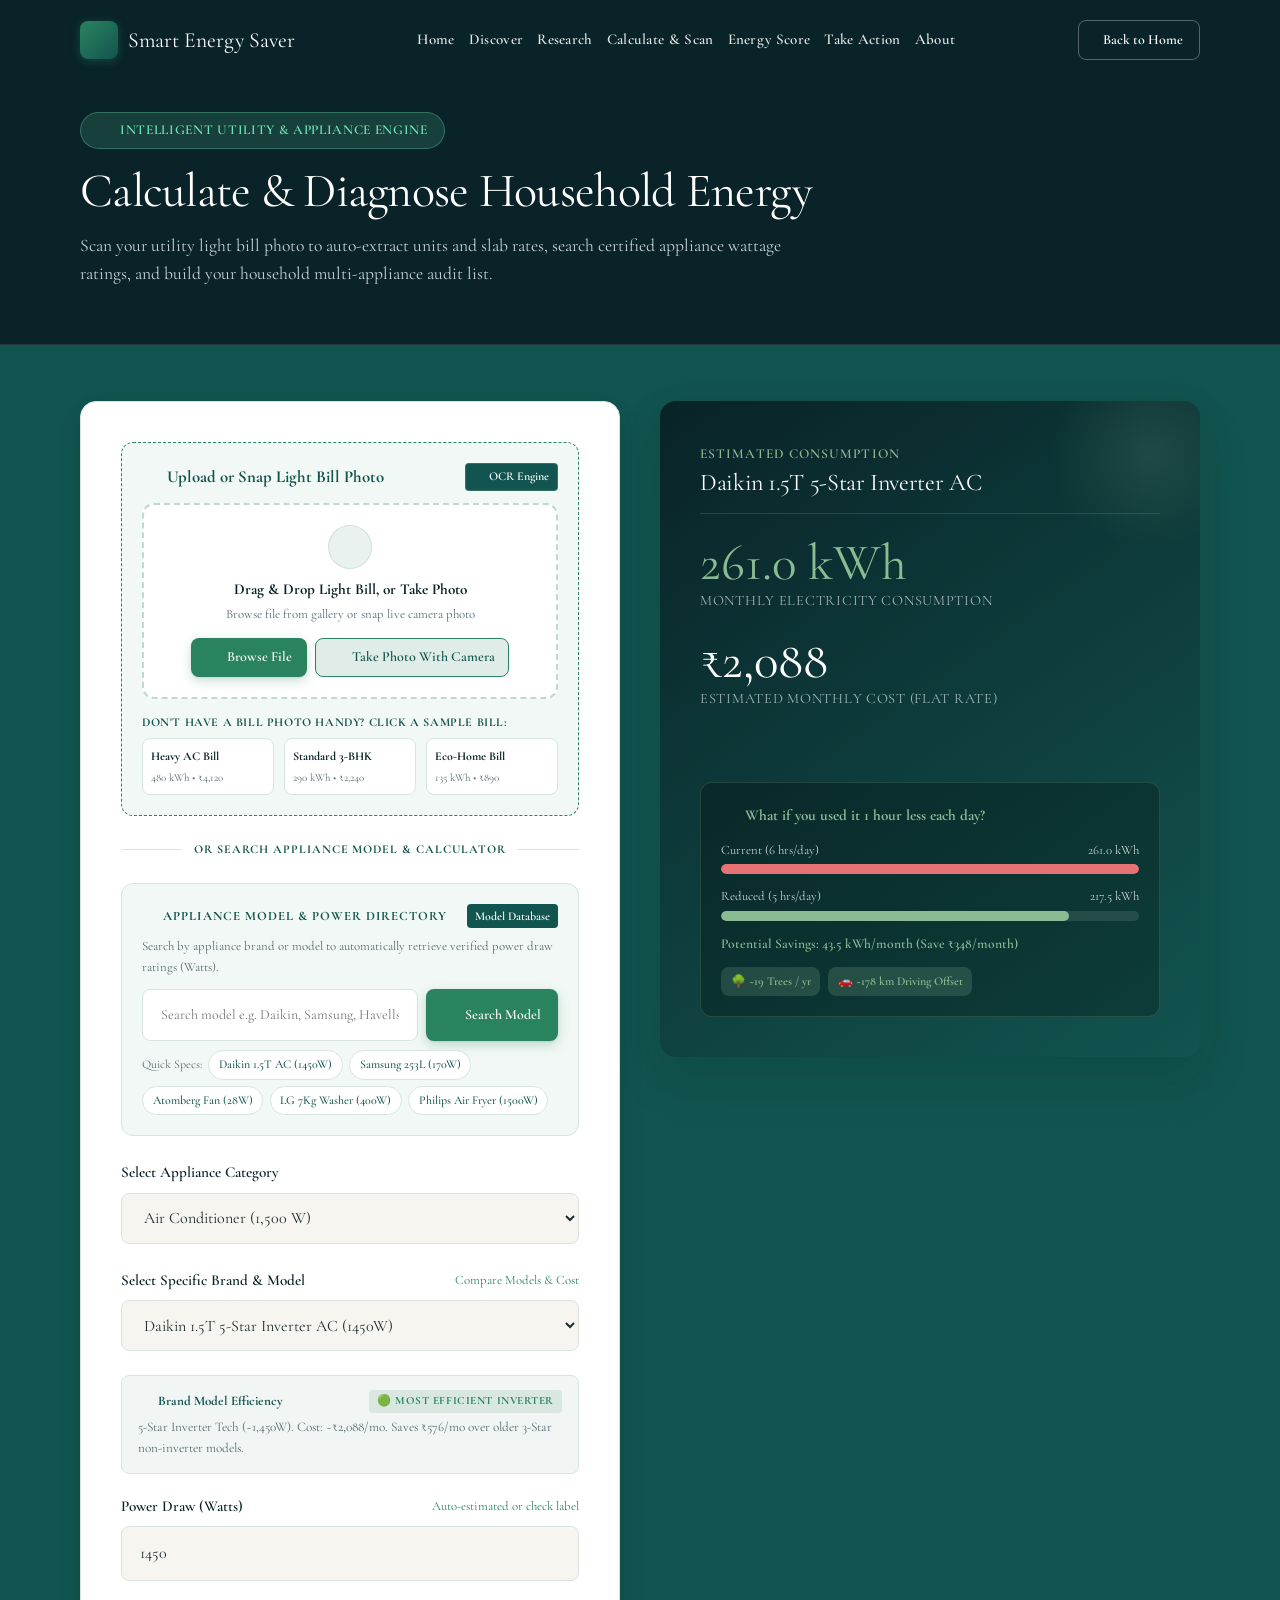
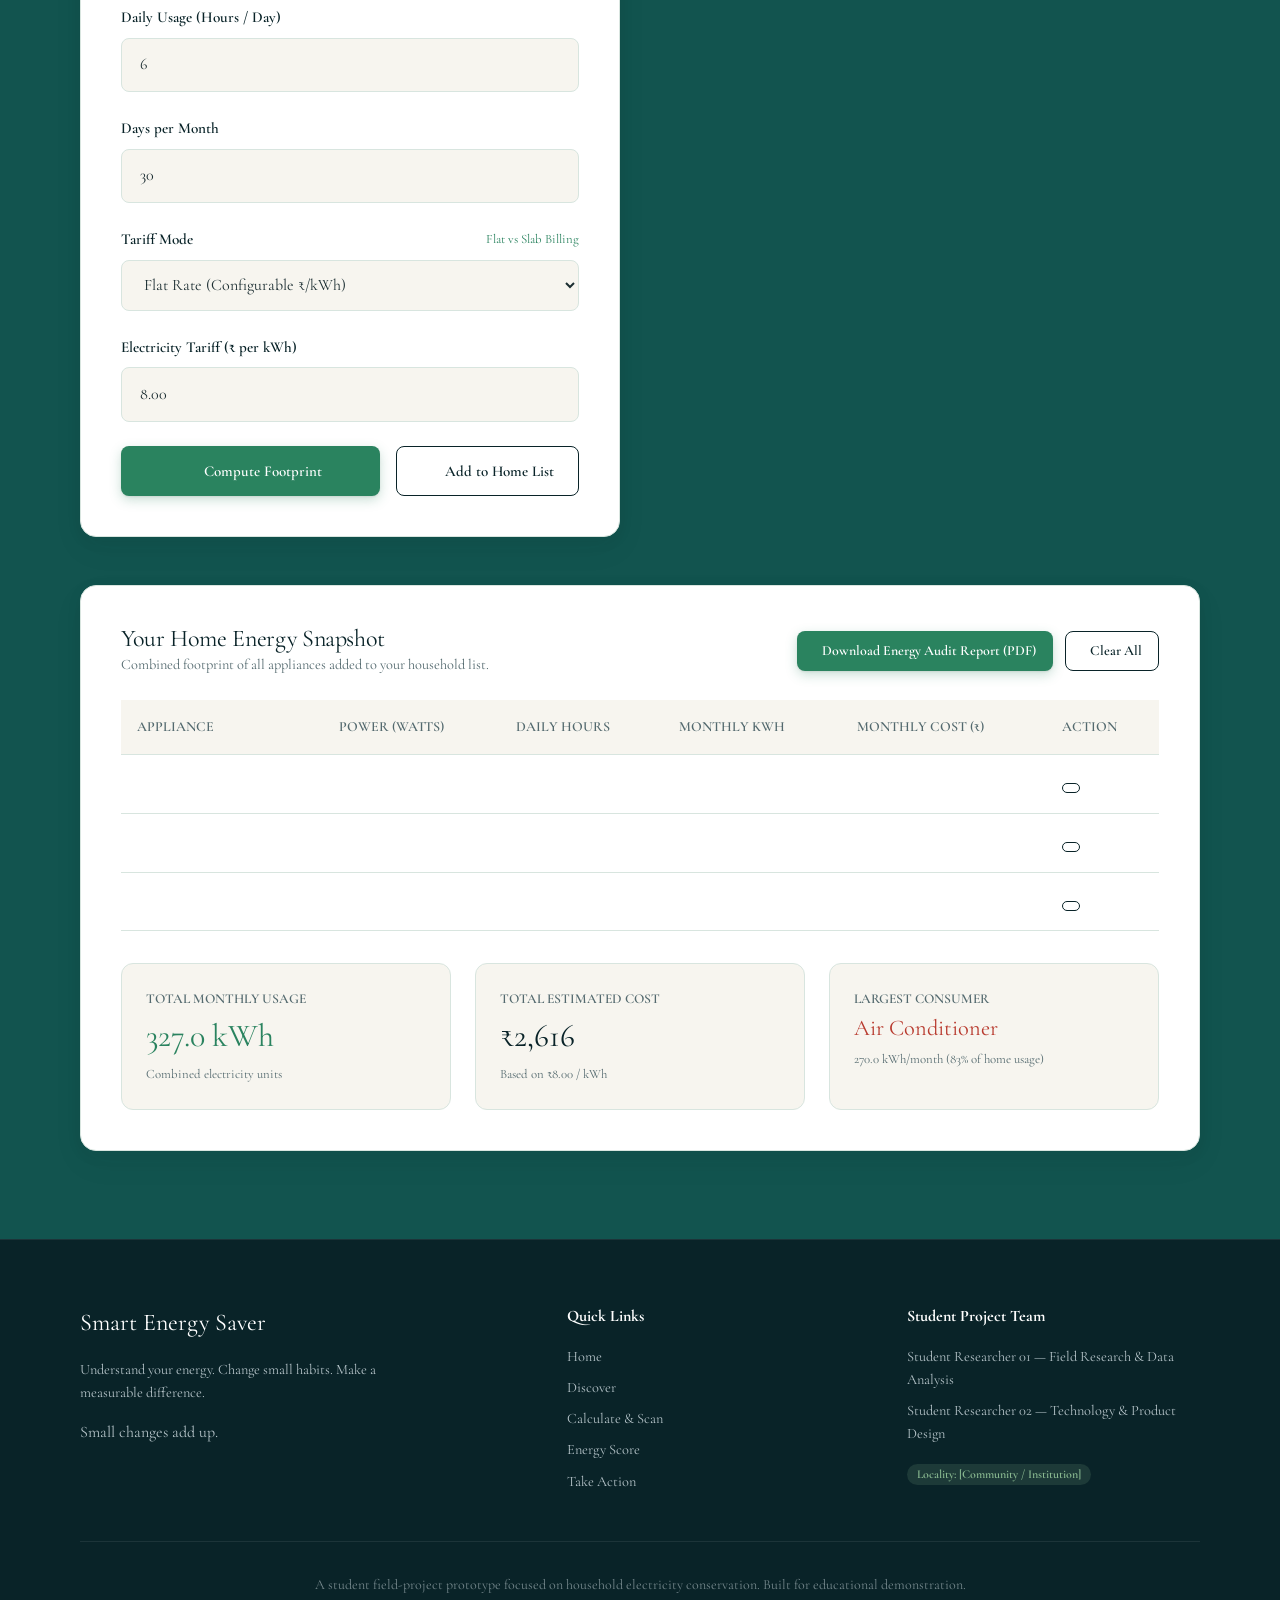
==== commit 16453da0: "tiny fixes done" ====
--- a/calculator.html
+++ b/calculator.html
@@ -63,7 +63,7 @@
   <!-- CALCULATOR PAGE HERO BANNER -->
   <section class="section section-dark" style="padding-top: 7rem; padding-bottom: 3.5rem; border-bottom: 1px solid rgba(255,255,255,0.1);">
     <div class="container">
-      <div style="text-align: left; max-width: 820px;">
+      <div class="calc-hero-content" style="max-width: 820px;">
         <div style="margin-bottom: 1rem;">
           <span class="hero-tag" style="background: rgba(110, 231, 183, 0.15); color: #6EE7B7; border: 1px solid rgba(110, 231, 183, 0.3);">
             <i data-lucide="scan-line" style="width: 15px; height: 15px;"></i>
@@ -188,9 +188,9 @@
           </div>
 
           <!-- SECTION DIVIDER -->
-          <div style="display: flex; align-items: center; margin: 1.5rem 0; gap: 1rem;">
+          <div style="display: flex; align-items: center; margin: 1.5rem 0; gap: 0.75rem;">
             <hr style="flex: 1; border: 0; border-top: 1px solid var(--color-border);">
-            <span style="font-size: 0.75rem; font-weight: 700; color: var(--color-deep-teal); text-transform: uppercase; letter-spacing: 0.08em; white-space: nowrap;">
+            <span style="font-size: 0.75rem; font-weight: 700; color: var(--color-deep-teal); text-transform: uppercase; letter-spacing: 0.08em; text-align: center;">
               OR Search Appliance Model & Calculator
             </span>
             <hr style="flex: 1; border: 0; border-top: 1px solid var(--color-border);">
@@ -209,8 +209,8 @@
               Search by appliance brand or model to automatically retrieve verified power draw ratings (Watts).
             </p>
             
-            <div style="display: flex; gap: 0.5rem; margin-bottom: 0.5rem;">
-              <input type="text" class="form-control" id="aiBrandQuery" placeholder="Search model e.g. Daikin 1.5T AC, Samsung 253L Fridge, Havells BLDC Fan" style="font-size: 0.875rem; background: #fff;">
+            <div class="calc-model-search-row" style="display: flex; gap: 0.5rem; margin-bottom: 0.5rem; flex-wrap: wrap;">
+              <input type="text" class="form-control" id="aiBrandQuery" placeholder="Search model e.g. Daikin, Samsung, Havells" style="font-size: 0.875rem; background: #fff; flex: 1; min-width: 160px;">
               <button type="button" class="btn btn-primary btn-sm" id="aiSearchBtn" style="white-space: nowrap; padding: 0.6rem 1rem;">
                 <i data-lucide="search" style="width: 14px;"></i>
                 Search Model
--- a/styles.css
+++ b/styles.css
@@ -2291,50 +2291,86 @@
   }
 
   .container {
-    width: 100%;
-    padding: 0 1.1rem;
+    width: 100% !important;
+    max-width: 100% !important;
+    padding-left: 1.1rem !important;
+    padding-right: 1.1rem !important;
+    margin-left: auto !important;
+    margin-right: auto !important;
+    box-sizing: border-box !important;
   }
 
   .section {
-    padding: 3.5rem 0;
+    padding: 3.25rem 0;
   }
 
   .section-header {
-    margin-bottom: 2rem;
-    text-align: left;
+    margin: 0 auto 2.25rem auto;
+    text-align: center;
+    max-width: 100%;
+  }
+
+  .section-header .tagline {
+    margin-left: auto;
+    margin-right: auto;
+    display: inline-flex;
   }
 
   .section-header h2 {
     font-size: clamp(1.8rem, 6.5vw, 2.35rem);
-    line-height: 1.15;
+    line-height: 1.2;
+    text-align: center;
   }
 
   .section-header p {
     font-size: 0.95rem;
-    line-height: 1.5;
+    line-height: 1.55;
+    text-align: center;
+    margin-left: auto;
+    margin-right: auto;
+    max-width: 520px;
   }
 
   /* Hero Section */
   .hero {
     padding-top: 6.25rem;
     padding-bottom: 3.25rem;
+    text-align: center;
+  }
+
+  .hero-content {
+    text-align: center;
+    display: flex;
+    flex-direction: column;
+    align-items: center;
+  }
+
+  .hero-tagline-wrapper {
+    justify-content: center;
+    margin-left: auto;
+    margin-right: auto;
   }
 
   .hero h1 {
     font-size: clamp(2.1rem, 7.5vw, 2.85rem);
-    line-height: 1.15;
+    line-height: 1.18;
     margin-bottom: 1rem;
+    text-align: center;
   }
 
   .hero p.lead {
     font-size: 0.98rem;
     line-height: 1.55;
     margin-bottom: 1.75rem;
+    text-align: center;
+    margin-left: auto;
+    margin-right: auto;
   }
 
   .hero-tag {
     font-size: 0.75rem;
     padding: 0.35rem 0.8rem;
+    display: inline-flex;
   }
 
   .hero-ctas {
@@ -2653,28 +2689,71 @@
   }
 
   /* Dedicated Calculator Page (calculator.html) Mobile Styles */
+  .calc-hero-content {
+    text-align: center;
+    margin: 0 auto;
+    display: flex;
+    flex-direction: column;
+    align-items: center;
+  }
+
+  .calc-hero-content h1 {
+    text-align: center;
+  }
+
+  .calc-hero-content p {
+    text-align: center;
+    margin: 0 auto;
+  }
+
   .calculator-container {
     grid-template-columns: 1fr;
     gap: 1.5rem;
+    width: 100%;
+    margin: 0 auto;
   }
 
   .calc-card {
     padding: 1.35rem 1.15rem;
+    width: 100%;
+    margin: 0 auto;
+    box-sizing: border-box;
   }
 
   .sample-bills-grid {
     display: grid;
     grid-template-columns: 1fr;
     gap: 0.5rem;
+    width: 100%;
   }
 
   .sample-bill-btn {
-    padding: 0.65rem 0.85rem;
+    padding: 0.75rem 1rem;
+    width: 100%;
+    box-sizing: border-box;
+  }
+
+  .calc-model-search-row {
+    flex-direction: column;
+    align-items: stretch;
+    gap: 0.5rem;
+    width: 100%;
+  }
+
+  .calc-model-search-row input {
+    width: 100% !important;
+  }
+
+  .calc-model-search-row .btn {
+    width: 100% !important;
+    justify-content: center;
   }
 
   .snapshot-container {
     padding: 1.35rem 1.15rem;
     margin-top: 2rem;
+    width: 100%;
+    box-sizing: border-box;
   }
 
   .snapshot-table-wrapper {
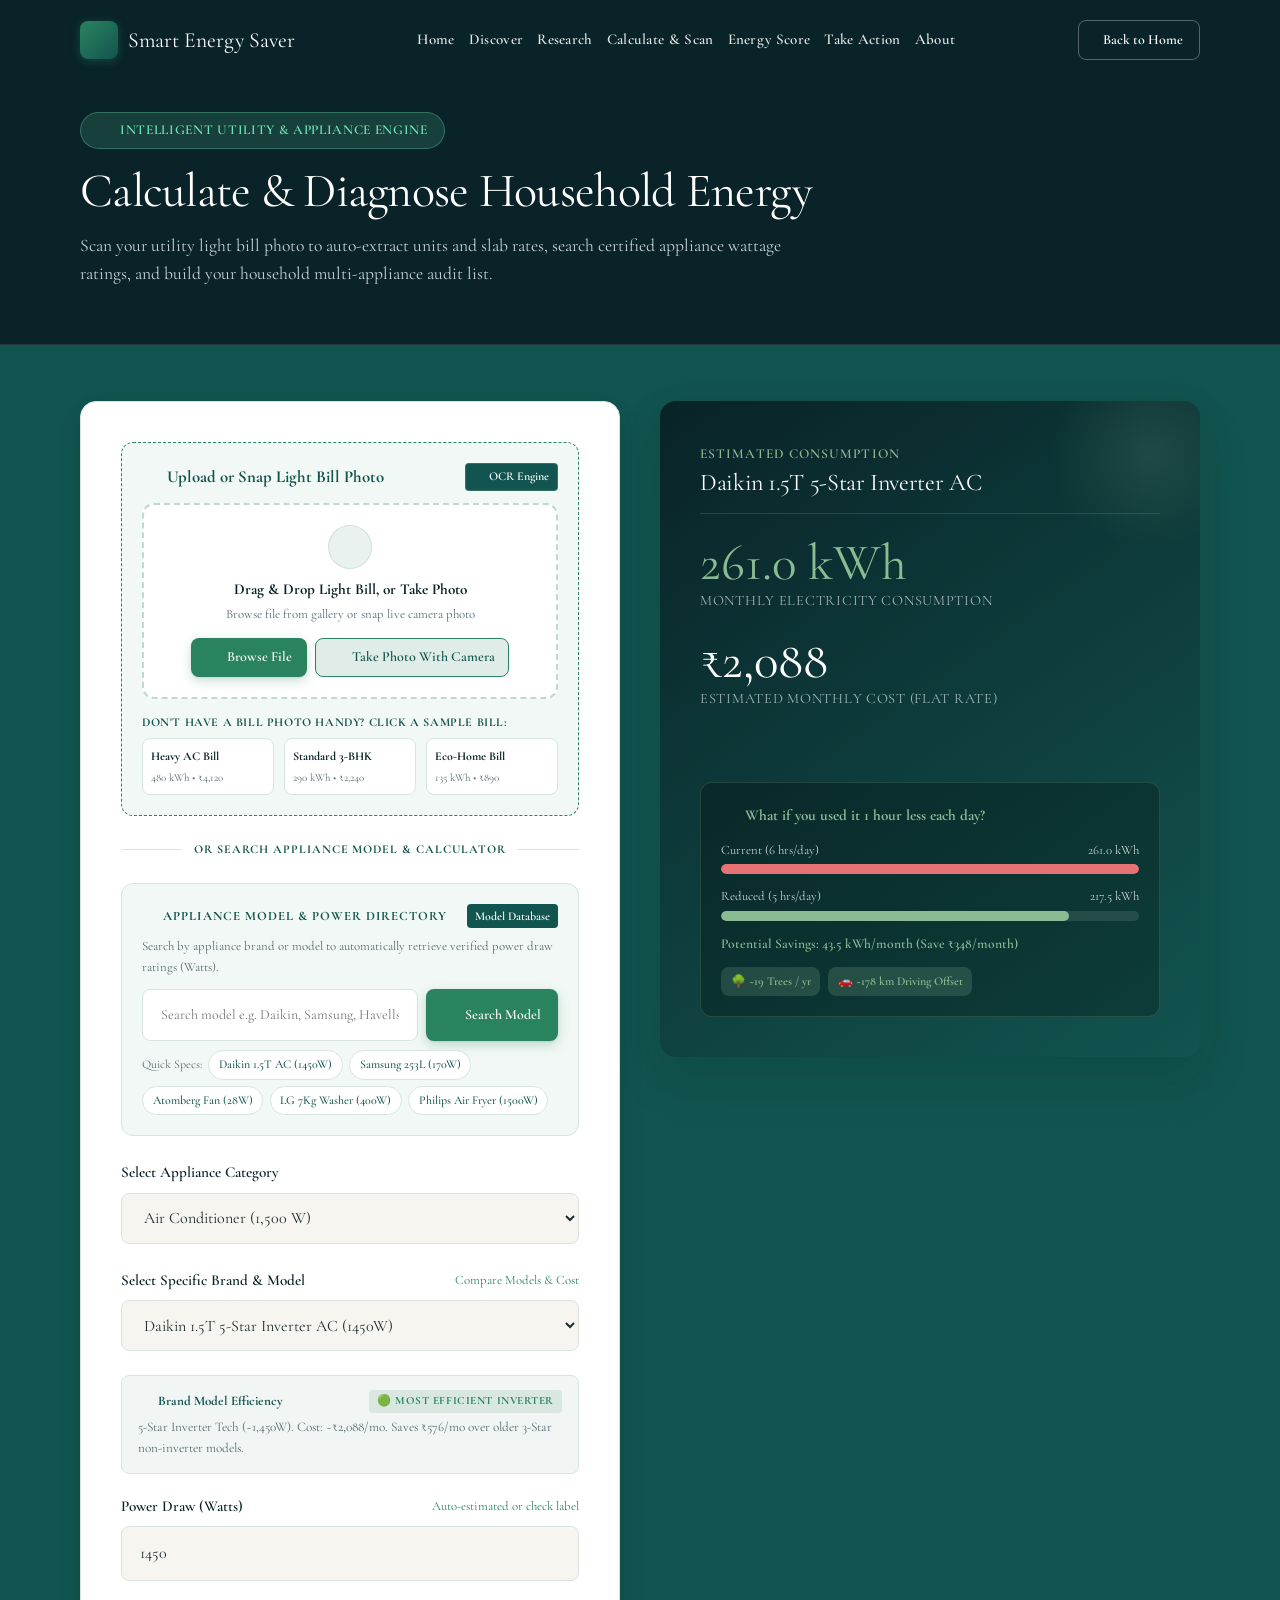
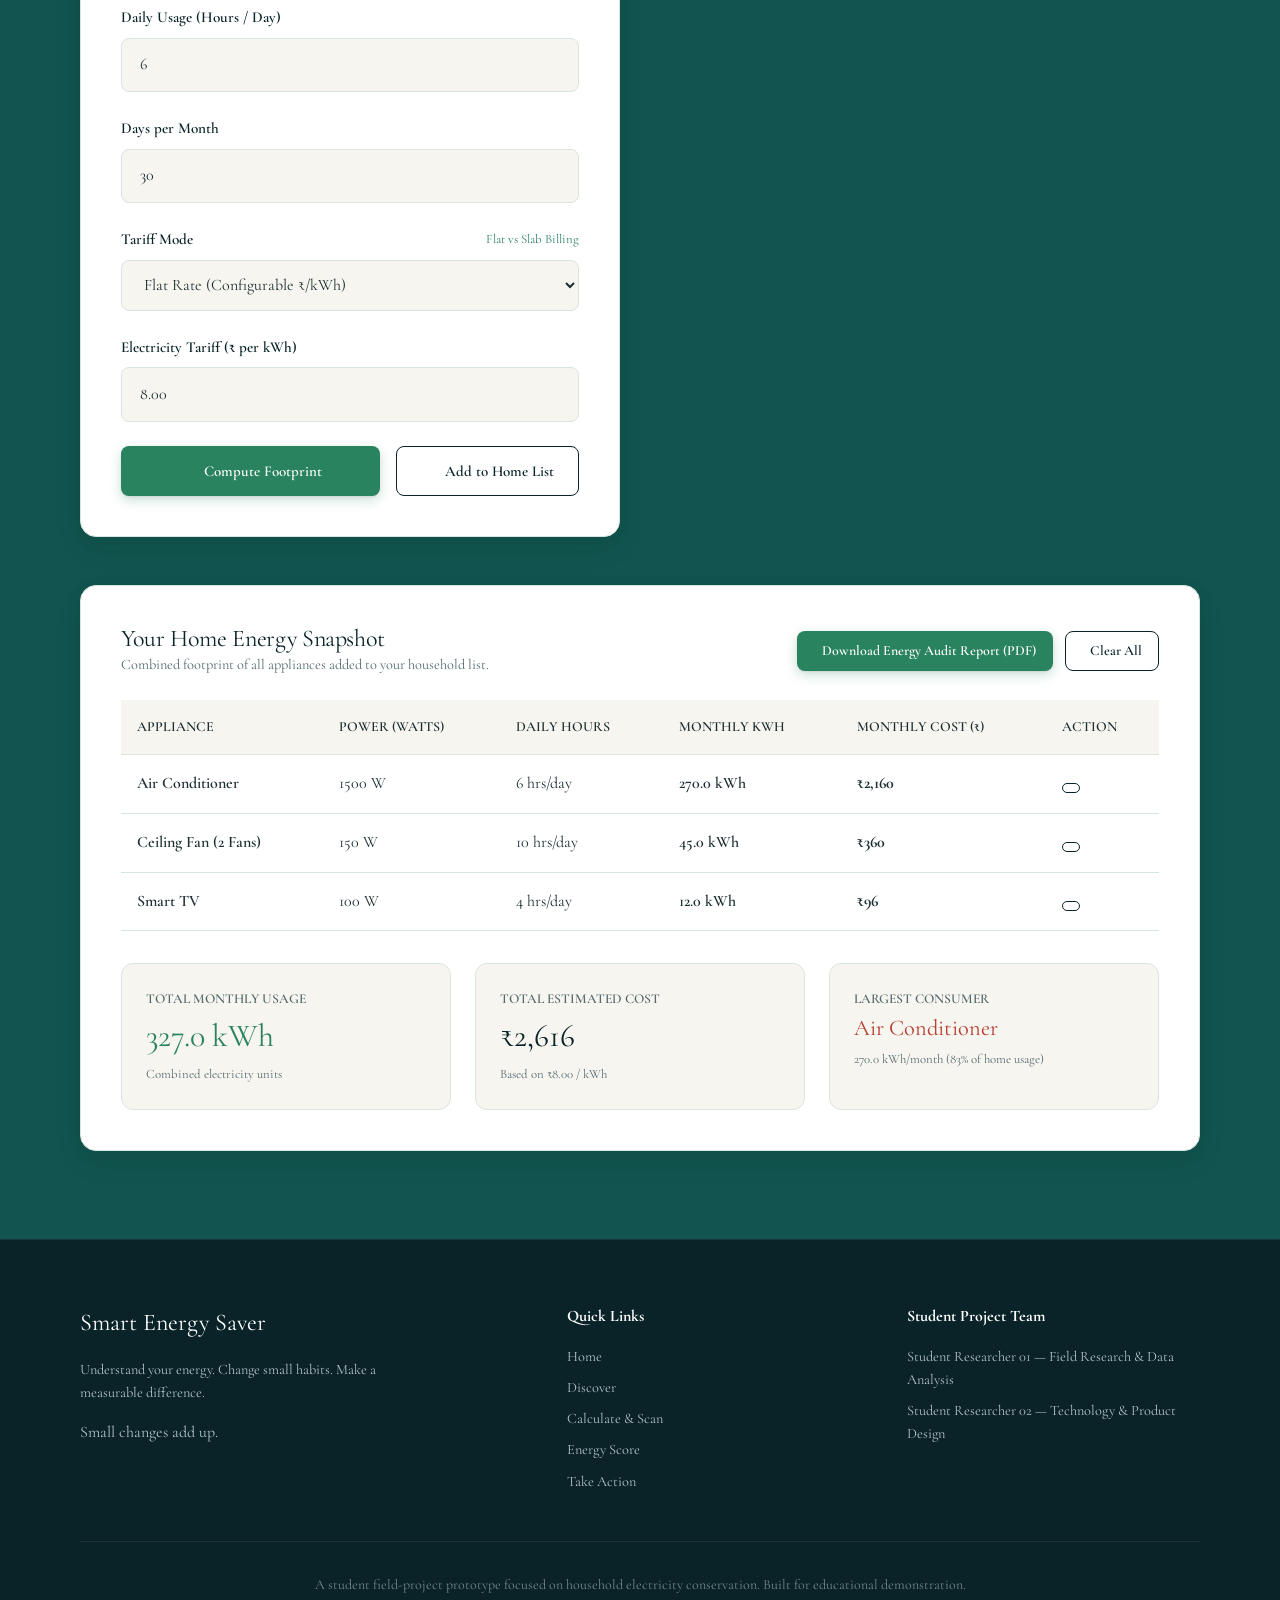
==== commit a454f0c3: "last mimn changes" ====
--- a/calculator.html
+++ b/calculator.html
@@ -493,7 +493,6 @@
           <h4 style="color: #FFFFFF; font-size: 1rem; margin-bottom: 1rem;">Student Project Team</h4>
           <p style="font-size: 0.9rem; margin-bottom: 0.5rem;" id="footerMember1">Student Researcher 01 — Field Research & Data Analysis</p>
           <p style="font-size: 0.9rem; margin-bottom: 1rem;" id="footerMember2">Student Researcher 02 — Technology & Product Design</p>
-          <span class="source-tag" style="background: rgba(139,187,146,0.15); color: var(--color-soft-sage);" id="footerLocalityTag">Locality: [Community / Institution]</span>
         </div>
       </div>
 
--- a/styles.css
+++ b/styles.css
@@ -984,6 +984,7 @@
 .snapshot-container {
   margin-top: 3rem;
   background: var(--color-surface);
+  color: var(--color-text-main);
   border-radius: var(--radius-lg);
   padding: 2.5rem;
   border: 1px solid var(--color-border);
@@ -999,11 +1000,17 @@
   width: 100%;
   border-collapse: collapse;
   text-align: left;
+  color: var(--color-text-main);
 }
 
 .snapshot-table th, .snapshot-table td {
   padding: 1rem;
   border-bottom: 1px solid var(--color-border);
+  color: var(--color-text-main) !important;
+}
+
+.snapshot-table td strong {
+  color: var(--color-primary-dark) !important;
 }
 
 .snapshot-table th {
@@ -1022,6 +1029,7 @@
 
 .summary-card {
   background: var(--color-warm-bg);
+  color: var(--color-text-main);
   padding: 1.5rem;
   border-radius: var(--radius-md);
   border: 1px solid var(--color-border);
